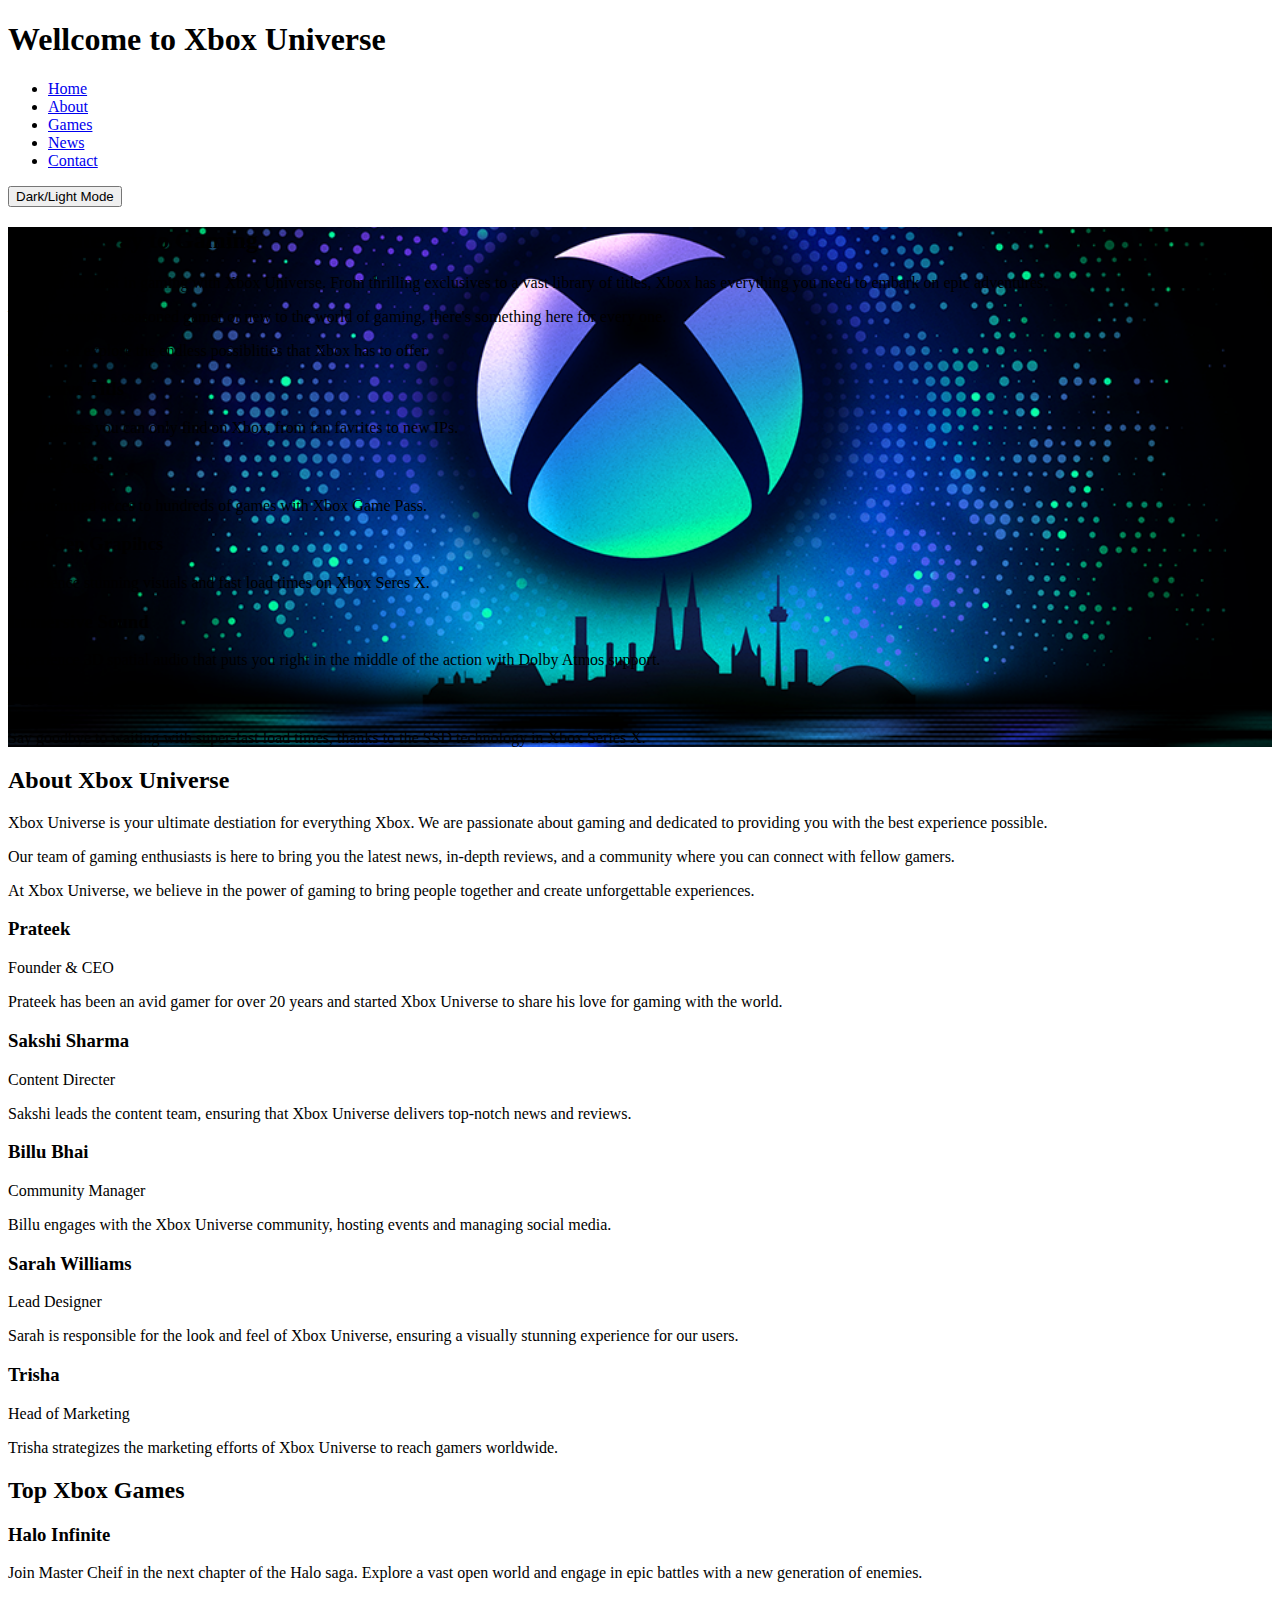
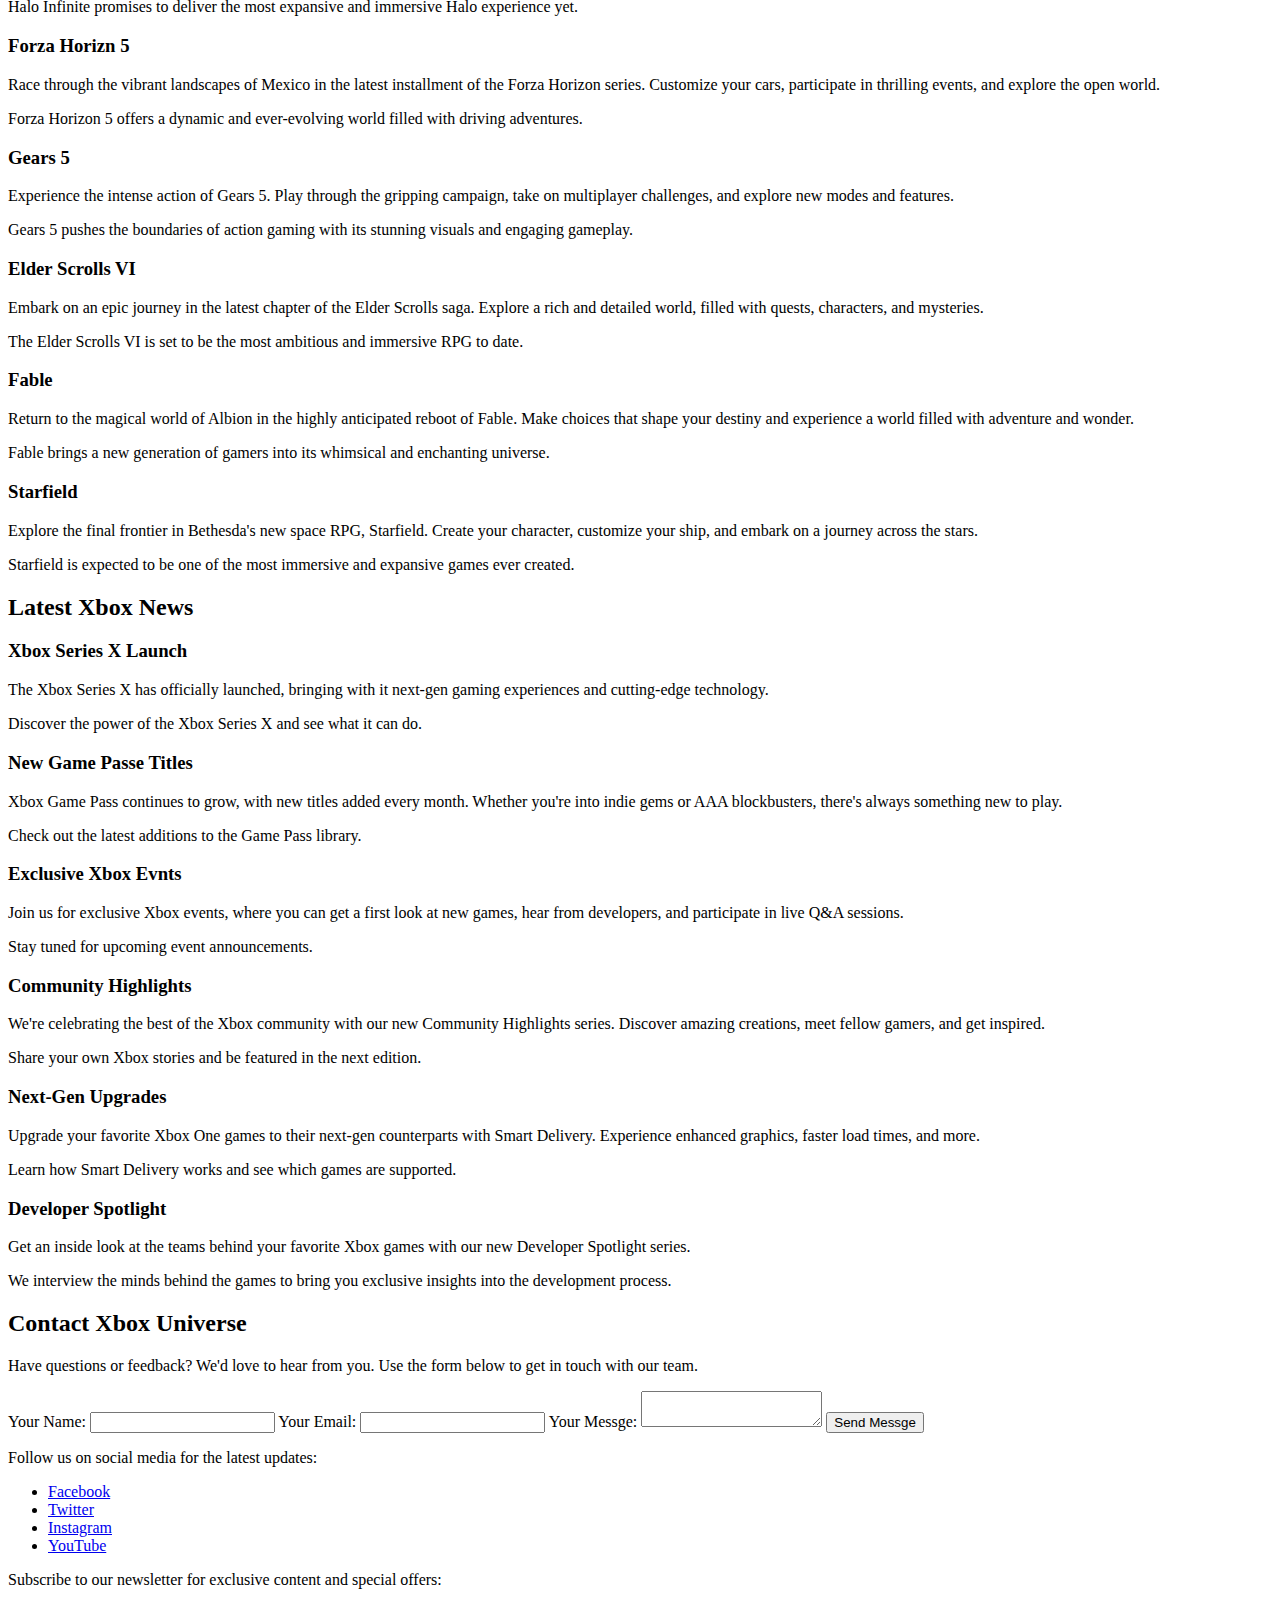
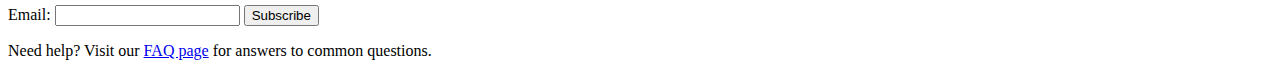
==== index.html @ b6ac67cf "Update Xbox website" ====
<!DOCTYPE html>
<html lang="en">
<head>
    <meta charset="UTF-8">
    <meta name="viewport" content="width=device-width, initial-scale=1.0">
    <title>Xbox Universe</title>
    <link rel="stylesheet" href="style.css">
</head>
<body>
    <header>
        <div class="container">
            <h1>Wellcome to Xbox Universe</h1>
            <nav>
                <ul>
                    <li><a href="#home">Home</a></li>
                    <li><a href="#about">About</a></li>
                    <li><a href="#games">Games</a></li>
                    <li><a href="#news">News</a></li>
                    <li><a href="#contact">Contact</a></li>
                </ul>
            </nav>
            <button id="modeToggle" onclick="toggleMode()">Dark/Light Mode</button>

        </div>
    </header>

    <section id="home" style="background-image: url('Images/Xbox.png'); background-size: cover; background-position: center;">
        <div class="container">
            <h2>Yur Gateway to Gaming</h2>
            <p>Discover the latst in gaming with Xbox Universe. From thrilling exclusives to a vast library of titles, Xbox has everything you need to embark on epic adventures.</p>
            <p>Whether you're a seasoned gamer or new to the world of gaming, there's something here for every one.</p>
            <p>Join us and explore the endless possiblities that Xbox has to offer.</p>
            <div class="home-highlights">
                <div class="highlight-item">
                    <h3>Exclusive Titls</h3>
                    <p>Enjoy games you can only find on Xbox, from fan favrites to new IPs.</p>
                </div>
                <div class="highlight-item">
                    <h3>Game Passe</h3>
                    <p>Get unlimited acces to hundreds of games with Xbox Game Pass.</p>
                </div>
                <div class="highlight-item">
                    <h3>Next-Gen Grapihcs</h3>
                    <p>Experience stunning visuals and fast load times on Xbox Seres X.</p>
                </div>
                <div class="highlight-item">
                    <h3>Immersive Sound</h3>
                    <p>Experience 3D spatial audio that puts you right in the middle of the action with Dolby Atmos support.</p>
                </div>
                <div class="highlight-item">
                    <h3>Fast Loading Times</h3>
                    <p>Say goodbye to waiting with super-fast load times, thanks to the SSD technology in Xbox Series X.</p>
                </div>
            </div>
        </div>
    </section>

    <section id="about">
        <div class="container">
            <h2>About Xbox Universe</h2>
            <p>Xbox Universe is your ultimate destiation for everything Xbox. We are passionate about gaming and dedicated to providing you with the best experience possible.</p>
            <p>Our team of gaming enthusiasts is here to bring you the latest news, in-depth reviews, and a community where you can connect with fellow gamers.</p>
            <p>At Xbox Universe, we believe in the power of gaming to bring people together and create unforgettable experiences.</p>
            <div class="about-team">
                <div class="team-member">
                    <h3>Prateek</h3>
                    <p>Founder & CEO</p>
                    <p>Prateek has been an avid gamer for over 20 years and started Xbox Universe to share his love for gaming with the world.</p>
                </div>
                <div class="team-member">
                    <h3>Sakshi Sharma</h3>
                    <p>Content Directer</p>
                    <p>Sakshi leads the content team, ensuring that Xbox Universe delivers top-notch news and reviews.</p>
                </div>
                <div class="team-member">
                    <h3>Billu Bhai</h3>
                    <p>Community Manager</p>
                    <p>Billu engages with the Xbox Universe community, hosting events and managing social media.</p>
                </div>
                <div class="team-member">
                    <h3>Sarah Williams</h3>
                    <p>Lead Designer</p>
                    <p>Sarah is responsible for the look and feel of Xbox Universe, ensuring a visually stunning experience for our users.</p>
                </div>
                <div class="team-member">
                    <h3>Trisha</h3>
                    <p>Head of Marketing</p>
                    <p>Trisha strategizes the marketing efforts of Xbox Universe to reach gamers worldwide.</p>
                </div>
            </div>
        </div>
    </section>

    <section id="games">
        <div class="container">
            <h2>Top Xbox Games</h2>
            <div class="game-list">
                <div class="game-item">
                    <h3>Halo Infinite</h3>
                    <p>Join Master Cheif in the next chapter of the Halo saga. Explore a vast open world and engage in epic battles with a new generation of enemies.</p>
                    <p>Halo Infinite promises to deliver the most expansive and immersive Halo experience yet.</p>
                </div>
                <div class="game-item">
                    <h3>Forza Horizn 5</h3>
                    <p>Race through the vibrant landscapes of Mexico in the latest installment of the Forza Horizon series. Customize your cars, participate in thrilling events, and explore the open world.</p>
                    <p>Forza Horizon 5 offers a dynamic and ever-evolving world filled with driving adventures.</p>
                </div>
                <div class="game-item">
                    <h3>Gears 5</h3>
                    <p>Experience the intense action of Gears 5. Play through the gripping campaign, take on multiplayer challenges, and explore new modes and features.</p>
                    <p>Gears 5 pushes the boundaries of action gaming with its stunning visuals and engaging gameplay.</p>
                </div>
                <div class="game-item">
                    <h3>Elder Scrolls VI</h3>
                    <p>Embark on an epic journey in the latest chapter of the Elder Scrolls saga. Explore a rich and detailed world, filled with quests, characters, and mysteries.</p>
                    <p>The Elder Scrolls VI is set to be the most ambitious and immersive RPG to date.</p>
                </div>
                <div class="game-item">
                    <h3>Fable</h3>
                    <p>Return to the magical world of Albion in the highly anticipated reboot of Fable. Make choices that shape your destiny and experience a world filled with adventure and wonder.</p>
                    <p>Fable brings a new generation of gamers into its whimsical and enchanting universe.</p>
                </div>
                <div class="game-item">
                    <h3>Starfield</h3>
                    <p>Explore the final frontier in Bethesda's new space RPG, Starfield. Create your character, customize your ship, and embark on a journey across the stars.</p>
                    <p>Starfield is expected to be one of the most immersive and expansive games ever created.</p>
                </div>
            </div>
        </div>
    </section>

    <section id="news">
        <div class="container">
            <h2>Latest Xbox News</h2>
            <div class="news-list">
                <div class="news-item">
                    <h3>Xbox Series X Launch</h3>
                    <p>The Xbox Series X has officially launched, bringing with it next-gen gaming experiences and cutting-edge technology.</p>
                    <p>Discover the power of the Xbox Series X and see what it can do.</p>
                </div>
                <div class="news-item">
                    <h3>New Game Passe Titles</h3>
                    <p>Xbox Game Pass continues to grow, with new titles added every month. Whether you're into indie gems or AAA blockbusters, there's always something new to play.</p>
                    <p>Check out the latest additions to the Game Pass library.</p>
                </div>
                <div class="news-item">
                    <h3>Exclusive Xbox Evnts</h3>
                    <p>Join us for exclusive Xbox events, where you can get a first look at new games, hear from developers, and participate in live Q&A sessions.</p>
                    <p>Stay tuned for upcoming event announcements.</p>
                </div>
                <div class="news-item">
                    <h3>Community Highlights</h3>
                    <p>We're celebrating the best of the Xbox community with our new Community Highlights series. Discover amazing creations, meet fellow gamers, and get inspired.</p>
                    <p>Share your own Xbox stories and be featured in the next edition.</p>
                </div>
                <div class="news-item">
                    <h3>Next-Gen Upgrades</h3>
                    <p>Upgrade your favorite Xbox One games to their next-gen counterparts with Smart Delivery. Experience enhanced graphics, faster load times, and more.</p>
                    <p>Learn how Smart Delivery works and see which games are supported.</p>
                </div>
                <div class="news-item">
                    <h3>Developer Spotlight</h3>
                    <p>Get an inside look at the teams behind your favorite Xbox games with our new Developer Spotlight series.</p>
                    <p>We interview the minds behind the games to bring you exclusive insights into the development process.</p>
                </div>
            </div>
        </div>
    </section>

    <section id="contact">
        <div class="container">
            <h2>Contact Xbox Universe</h2>
            <p>Have questions or feedback? We'd love to hear from you. Use the form below to get in touch with our team.</p>
            <form action="submit_form.html" method="post">
                <label for="name">Your Name:</label>
                <input type="text" id="name" name="name" required>

                <label for="email">Your Email:</label>
                <input type="email" id="email" name="email" required>

                <label for="message">Your Messge:</label>
                <textarea id="message" name="message" required></textarea>

                <button type="submit">Send Messge</button>
            </form>

            <p>Follow us on social media for the latest updates:</p>
            <ul>
                <li><a href="#">Facebook</a></li>
                <li><a href="#">Twitter</a></li>
                <li><a href="#">Instagram</a></li>
                <li><a href="#">YouTube</a></li>
            </ul>
            <p>Subscribe to our newsletter for exclusive content and special offers:</p>
            <form action="subscribe.html" method="post">
                <label for="newsletter-email">Email:</label>
                <input type="email" id="newsletter-email" name="newsletter-email" required>
                <button type="submit">Subscribe</button>
            </form>
            <p>Need help? Visit our <a href="#">FAQ page</a> for answers to common questions.</p>
        </div>
    </section>

</body>
</html>
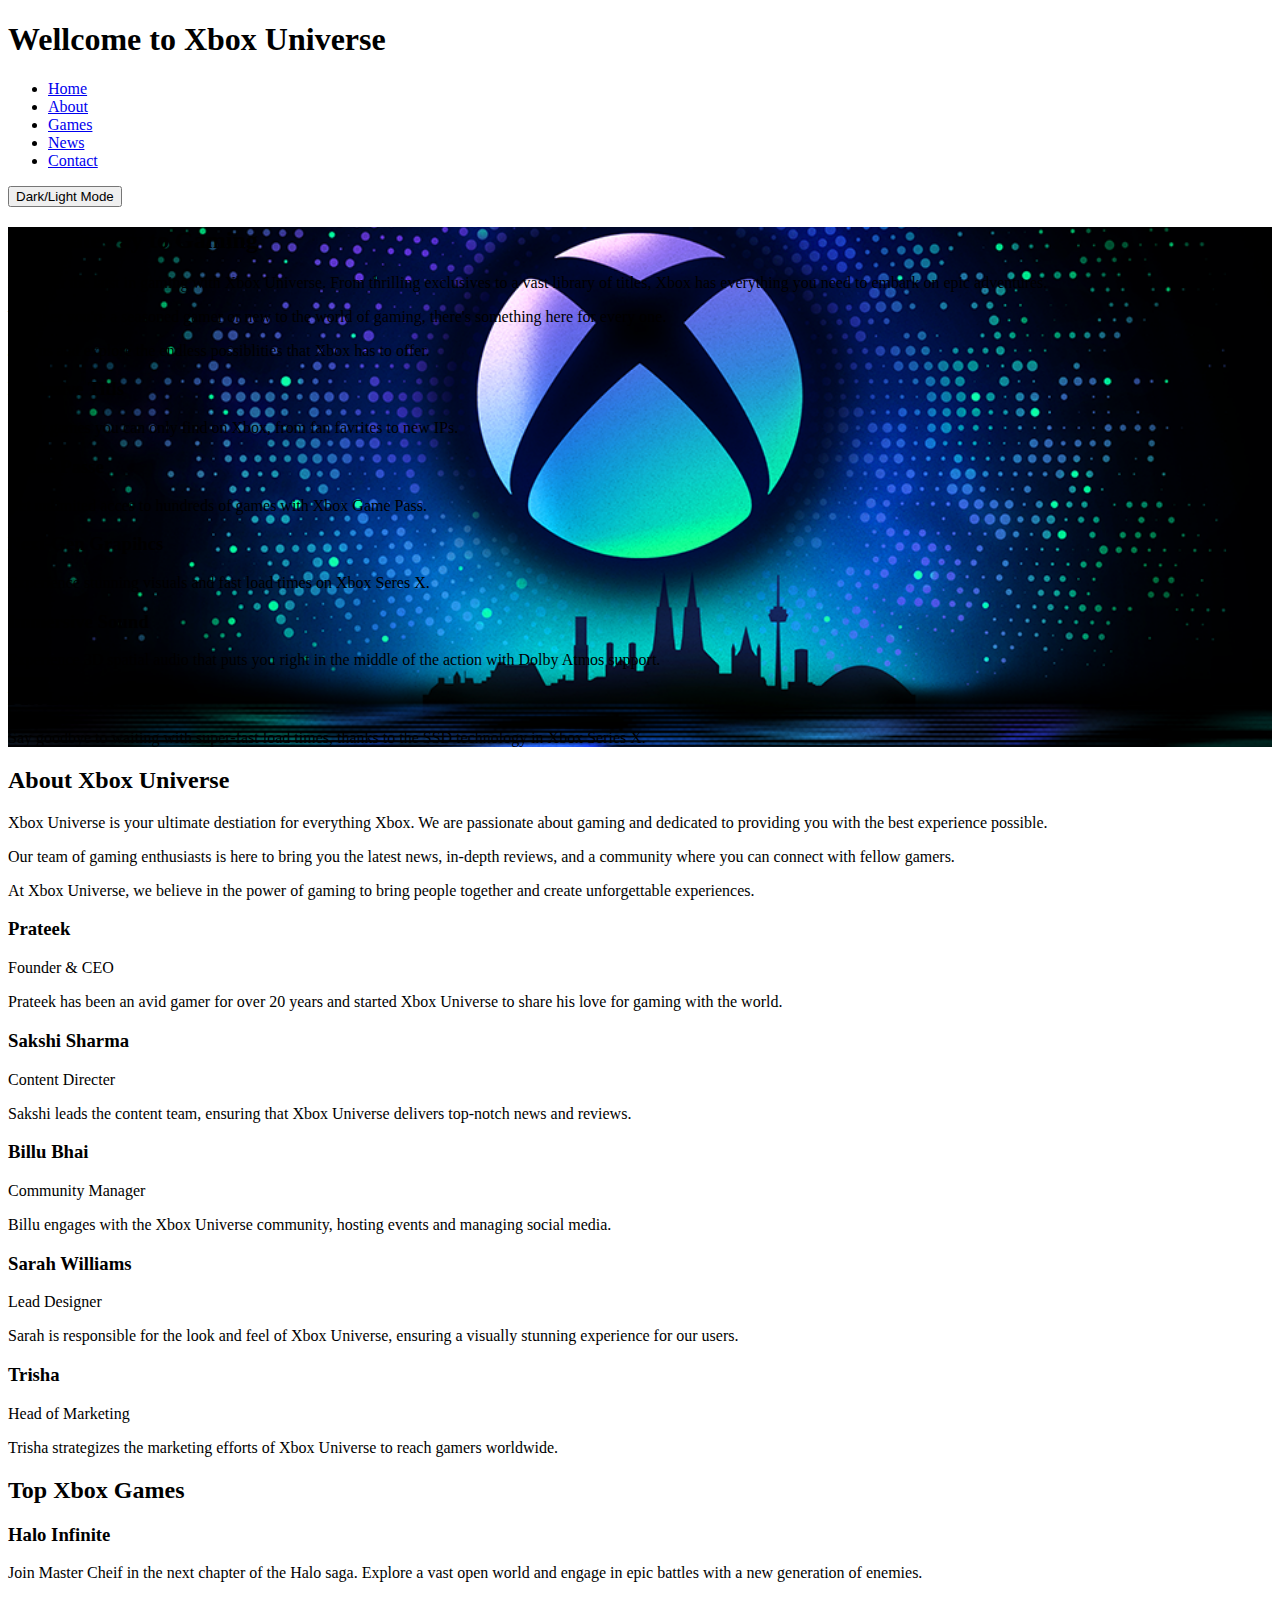
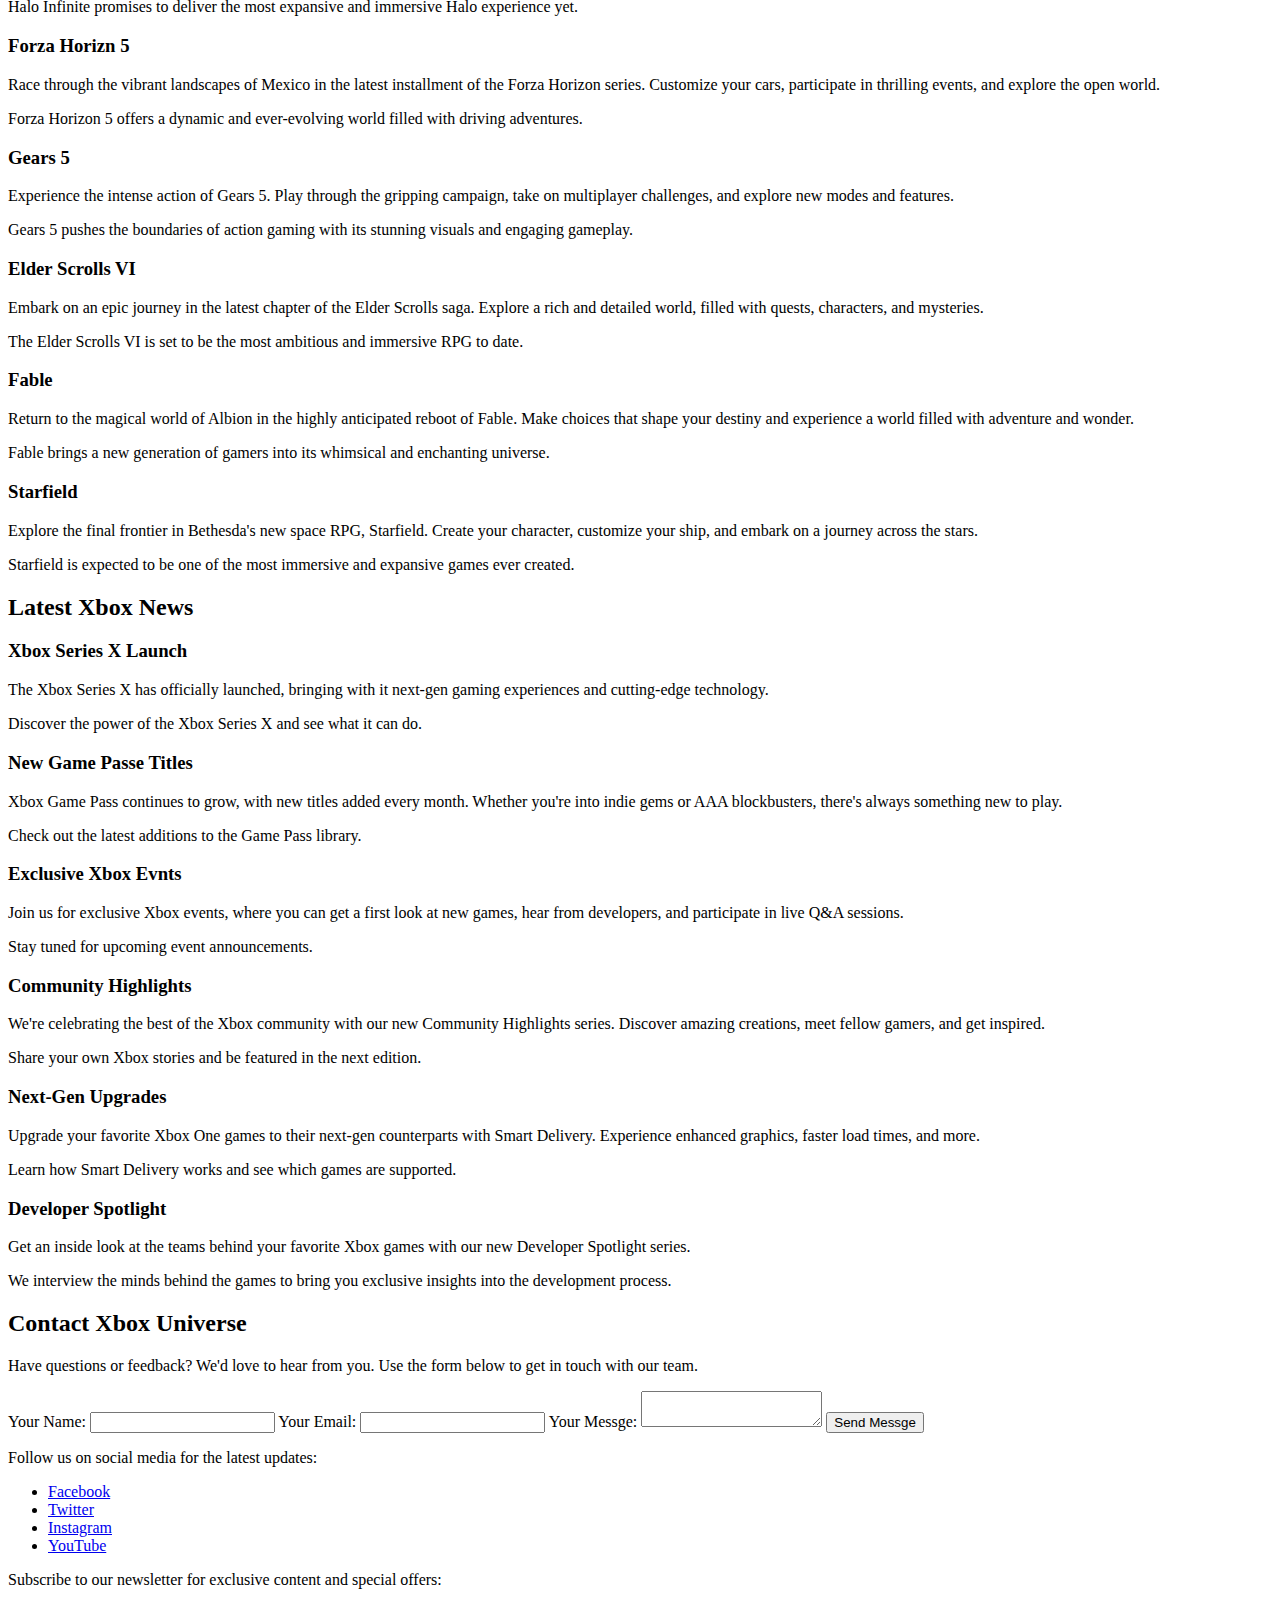
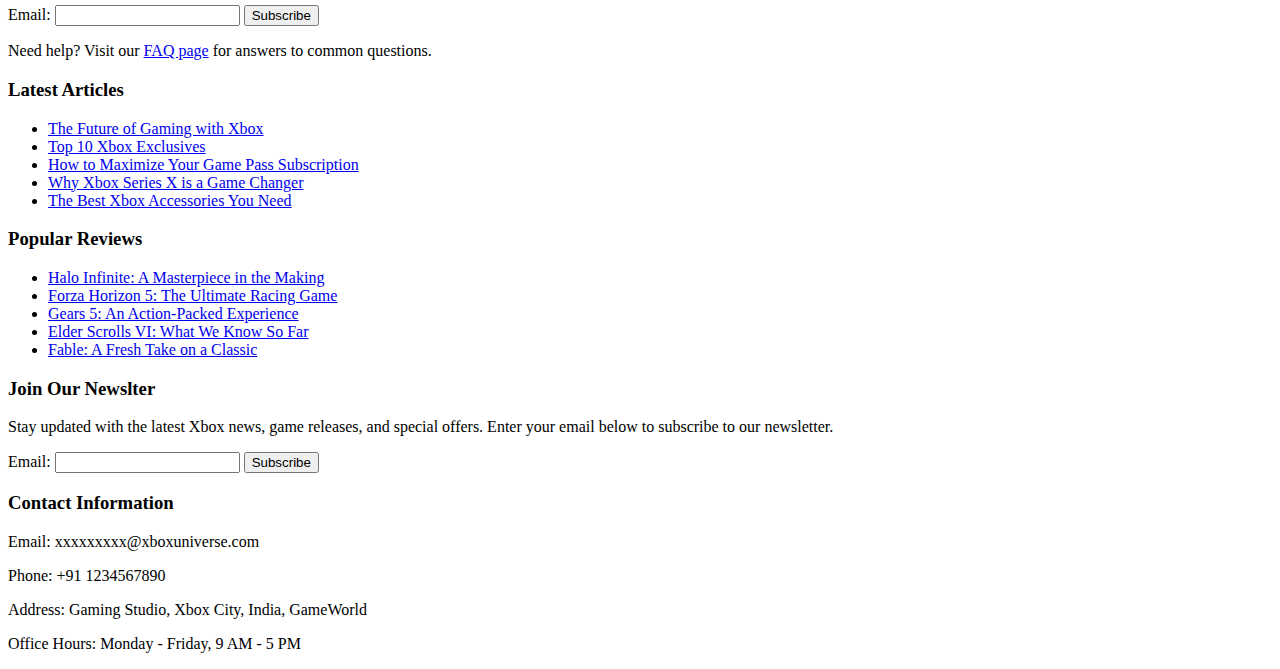
==== commit 208bf08d: "Completed Xbox project main page" ====
--- a/index.html
+++ b/index.html
@@ -201,5 +201,47 @@
         </div>
     </section>
 
+    <footer>
+        <div class="container">
+            <div class="footer-content">
+                <div class="footer-column">
+                    <h3>Latest Articles</h3>
+                    <ul>
+                        <li><a href="#">The Future of Gaming with Xbox</a></li>
+                        <li><a href="#">Top 10 Xbox Exclusives</a></li>
+                        <li><a href="#">How to Maximize Your Game Pass Subscription</a></li>
+                        <li><a href="#">Why Xbox Series X is a Game Changer</a></li>
+                        <li><a href="#">The Best Xbox Accessories You Need</a></li>
+                    </ul>
+                </div>
+                <div class="footer-column">
+                    <h3>Popular Reviews</h3>
+                    <ul>
+                        <li><a href="#">Halo Infinite: A Masterpiece in the Making</a></li>
+                        <li><a href="#">Forza Horizon 5: The Ultimate Racing Game</a></li>
+                        <li><a href="#">Gears 5: An Action-Packed Experience</a></li>
+                        <li><a href="#">Elder Scrolls VI: What We Know So Far</a></li>
+                        <li><a href="#">Fable: A Fresh Take on a Classic</a></li>
+                    </ul>
+                </div>
+                <div class="footer-column">
+                    <h3>Join Our Newslter</h3>
+                    <p>Stay updated with the latest Xbox news, game releases, and special offers. Enter your email below to subscribe to our newsletter.</p>
+                    <form action="subscribe.html" method="post">
+                        <label for="newsletter-email">Email:</label>
+                        <input type="email" id="newsletter-email" name="newsletter-email" required>
+                        <button type="submit">Subscribe</button>
+                    </form>
+                </div>
+                <div class="footer-column">
+                    <h3>Contact Information</h3>
+                    <p>Email: xxxxxxxxx@xboxuniverse.com</p>
+                    <p>Phone: +91 1234567890</p>
+                    <p>Address: Gaming Studio, Xbox City, India, GameWorld</p>
+                    <p>Office Hours: Monday - Friday, 9 AM - 5 PM</p>
+                </div>
+            </div>
+        </div>
+    </footer>
 </body>
 </html>
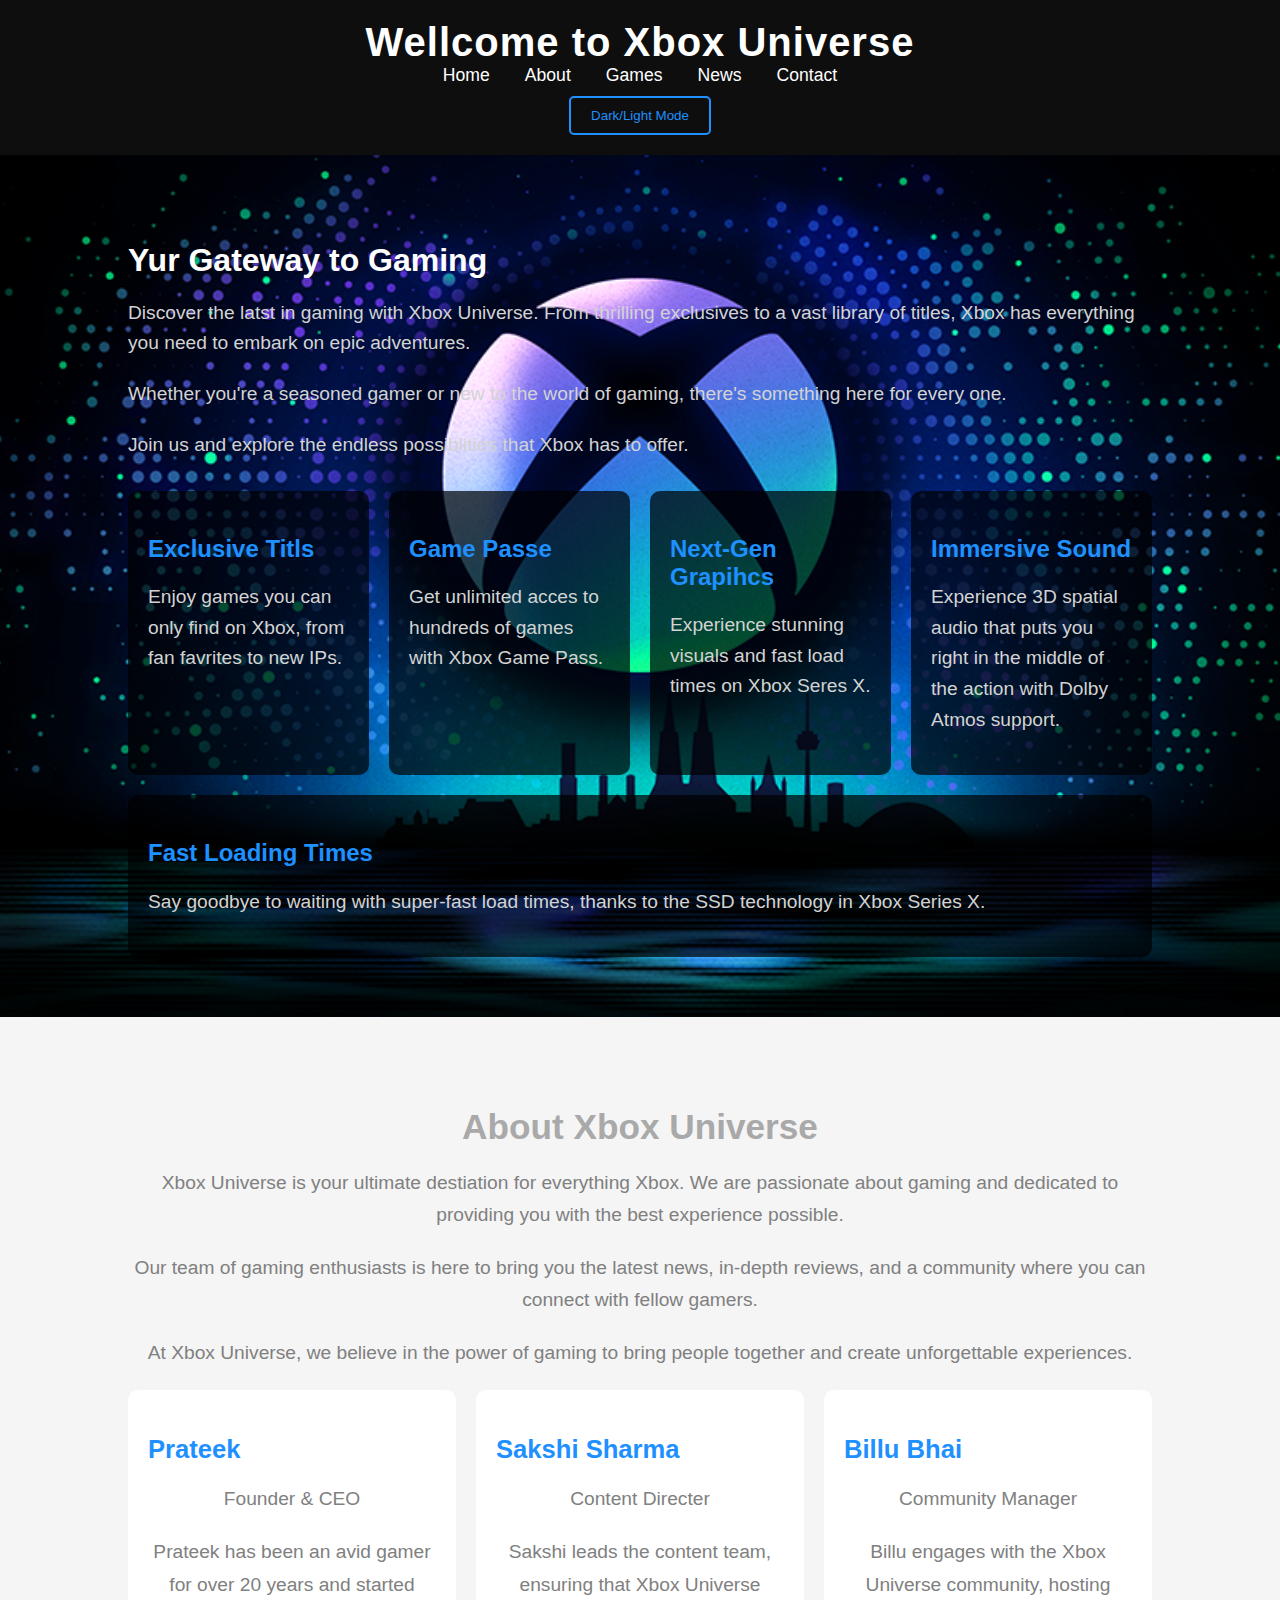
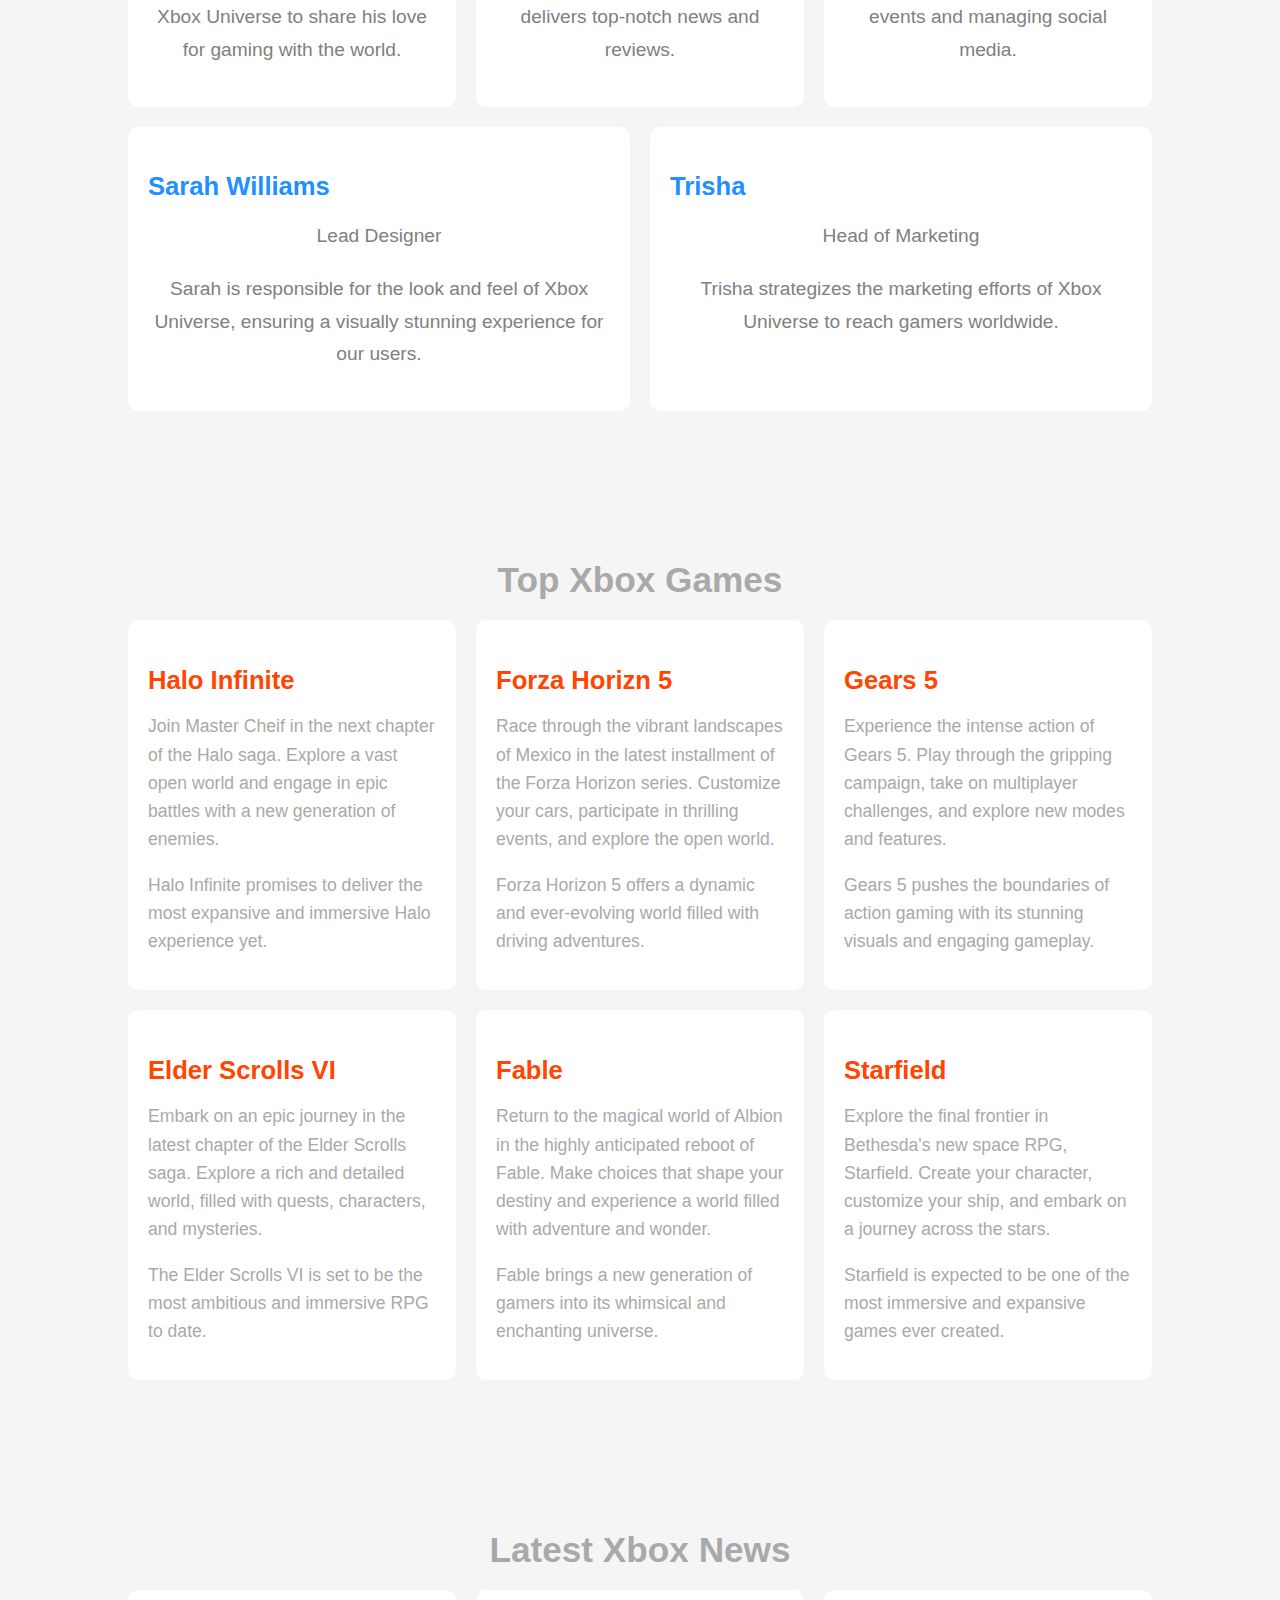
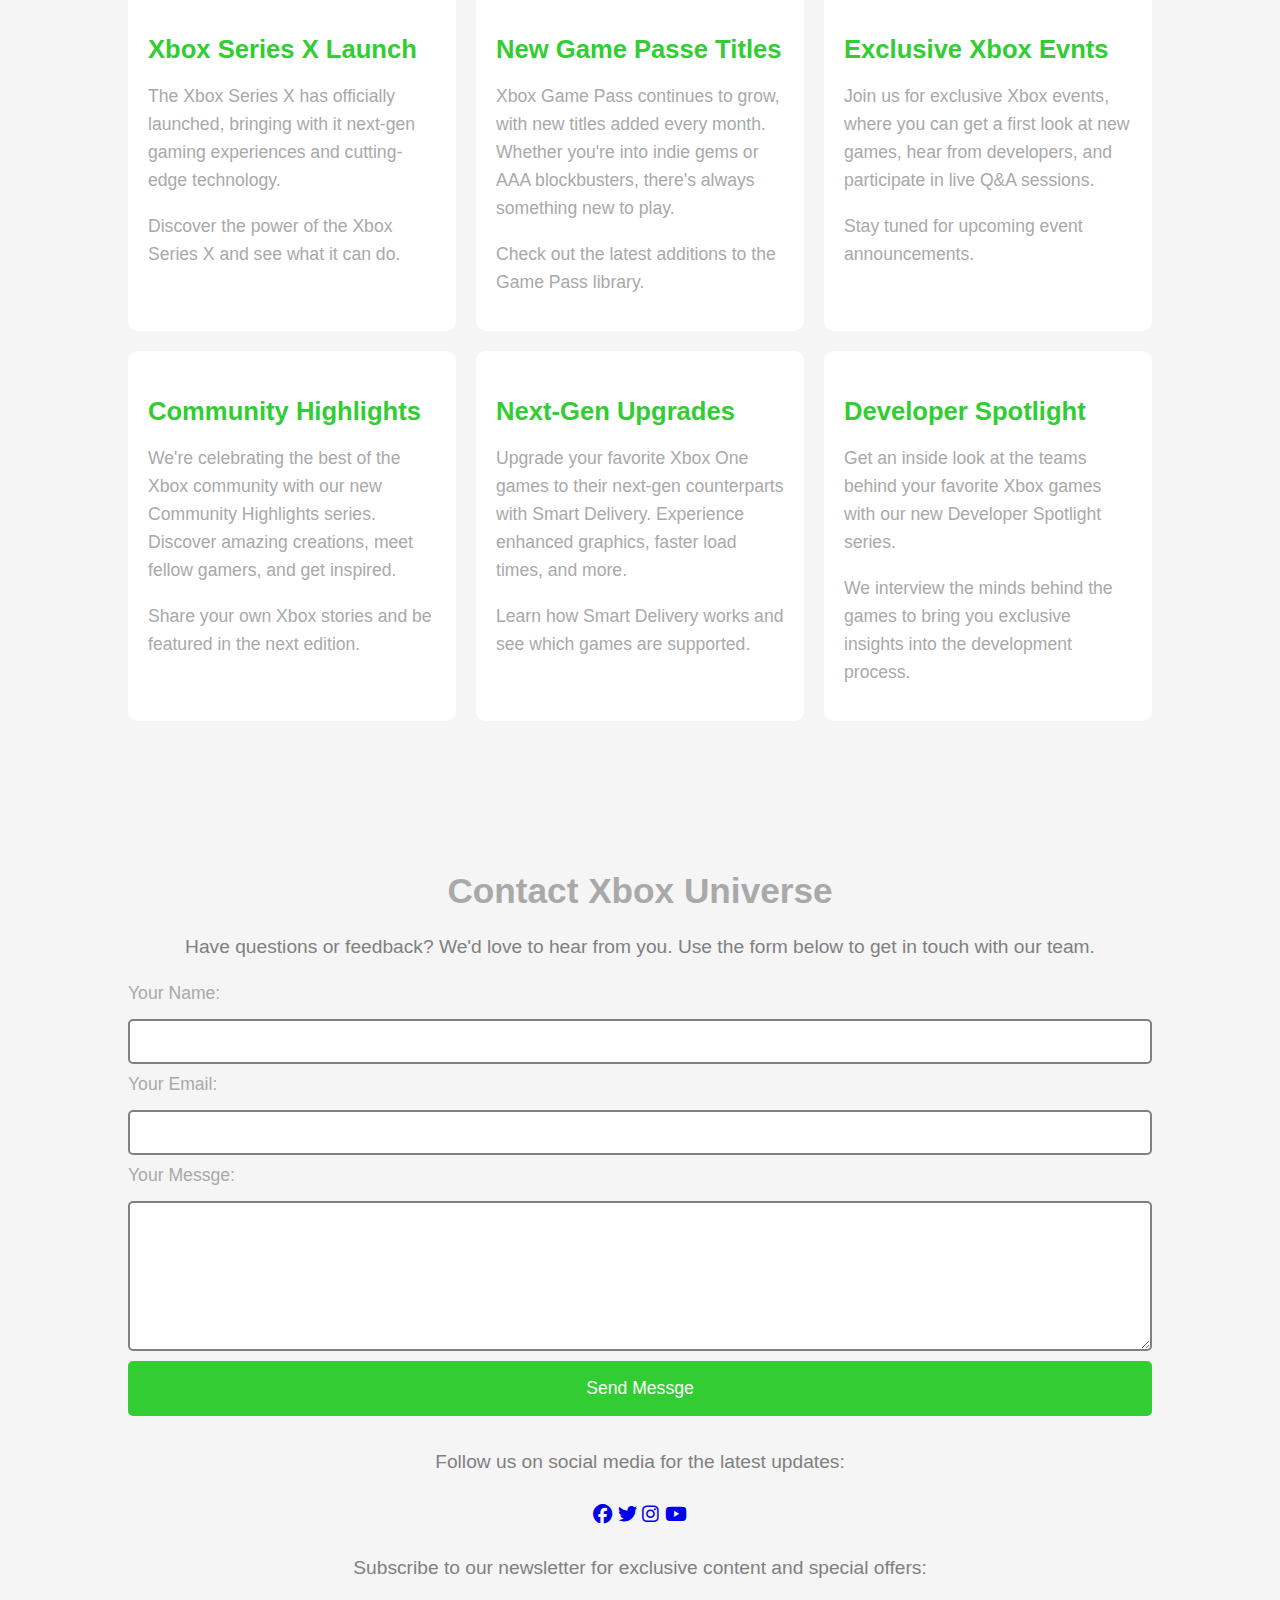
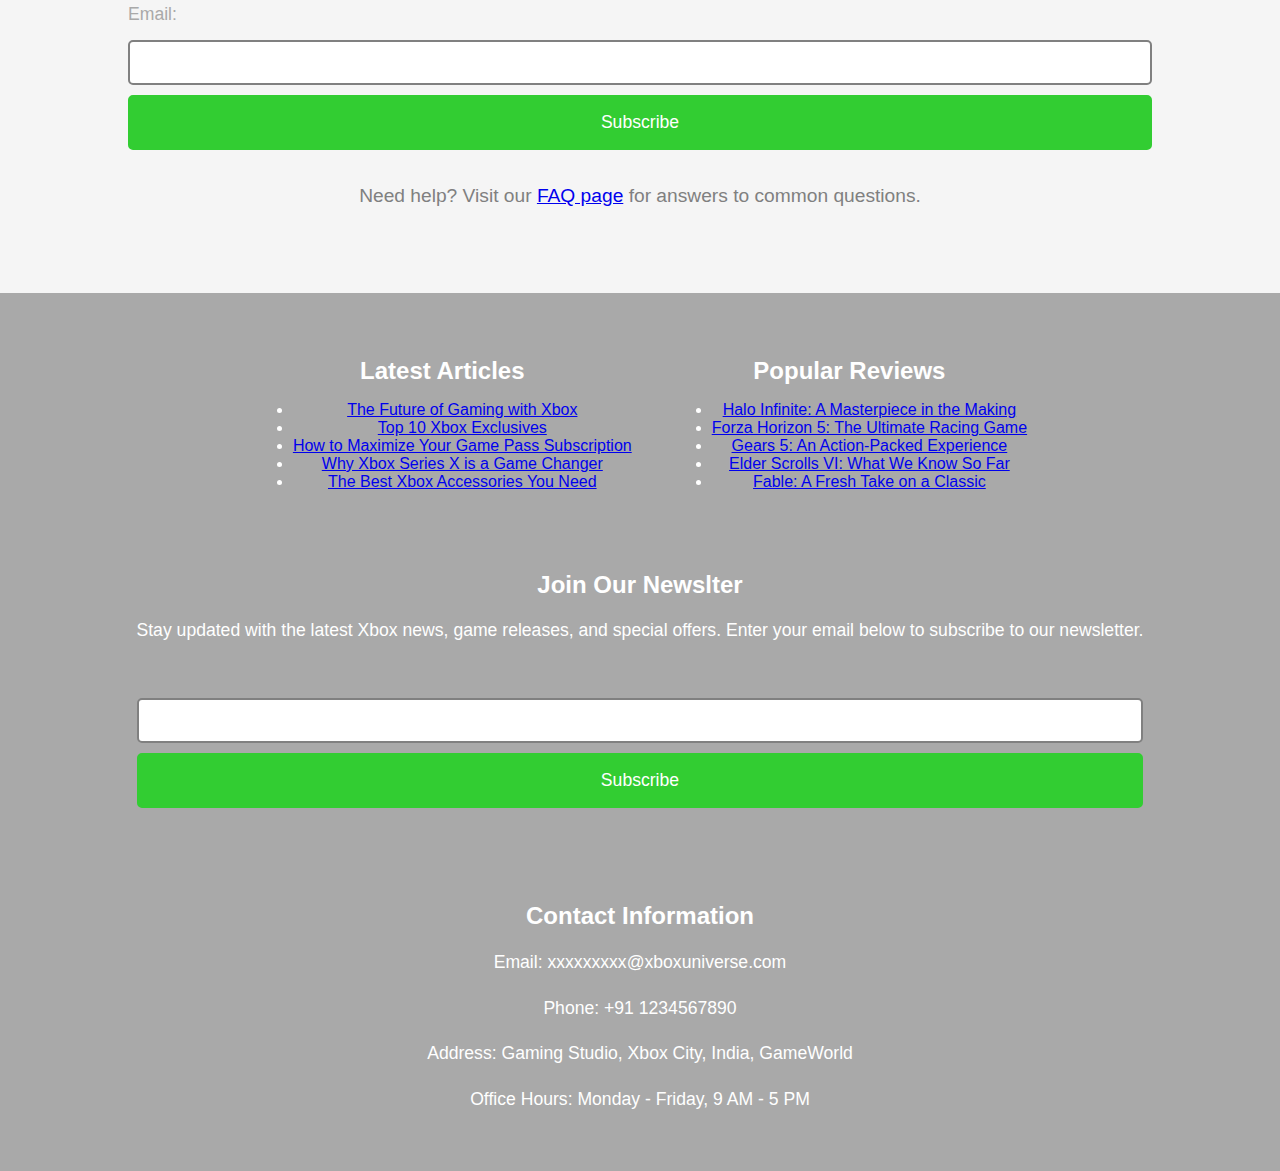
==== commit 4fb0dd53: "Made successful subscription CSS" ====
--- a/index.html
+++ b/index.html
@@ -5,6 +5,7 @@
     <meta name="viewport" content="width=device-width, initial-scale=1.0">
     <title>Xbox Universe</title>
     <link rel="stylesheet" href="style.css">
+    <link rel="stylesheet" href="https://cdnjs.cloudflare.com/ajax/libs/font-awesome/6.1.1/css/all.min.css">
 </head>
 <body>
     <header>
@@ -185,12 +186,12 @@
             </form>
 
             <p>Follow us on social media for the latest updates:</p>
-            <ul>
-                <li><a href="#">Facebook</a></li>
-                <li><a href="#">Twitter</a></li>
-                <li><a href="#">Instagram</a></li>
-                <li><a href="#">YouTube</a></li>
-            </ul>
+            <p><a href="https://facebook.com/xbox"><i class="fa-brands fa-facebook"></i></a>
+                <a href="https://twitter.com/xbox"><i class="fab fa-twitter"></i></a>
+                <a href="https://instagram.com/xbox"><i class="fa-brands fa-instagram fa-beat-fade"></i></a>
+                <a href="https://twitter.com/xbox"><i class="fab fa-youtube"></i></a>
+            </p>
+
             <p>Subscribe to our newsletter for exclusive content and special offers:</p>
             <form action="subscribe.html" method="post">
                 <label for="newsletter-email">Email:</label>
--- a/style.css
+++ b/style.css
@@ -0,0 +1,433 @@
+body {
+    font-family: Arial, sans-serif;
+    margin: 0;
+    padding: 0;
+    background-color: #f5f5f5;
+    color: #333;
+}
+
+header {
+    background-color: #0e0e0e;
+    color: #fff;
+    padding: 20px 0;
+    text-align: center;
+}
+
+header h1 {
+    font-size: 2.5em;
+    margin: 0;
+    letter-spacing: 1px;
+}
+
+nav ul {
+    list-style-type: none;
+    padding: 0;
+    margin: 0;
+    display: flex;
+    justify-content: center;
+    gap: 15px;
+}
+
+nav ul li {
+    margin: 0 10px;
+}
+
+nav ul li a {
+    color: #fff;
+    text-decoration: none;
+    font-size: 1.1em;
+    transition: color 0.3s;
+}
+
+nav ul li a:hover {
+    color: #1e90ff;
+}
+
+#modeToggle {
+    background-color: transparent;
+    border: 2px solid #1e90ff;
+    color: #1e90ff;
+    padding: 10px 20px;
+    cursor: pointer;
+    border-radius: 5px;
+    margin-top: 10px;
+    transition: background-color 0.3s, color 0.3s;
+}
+
+#modeToggle:hover {
+    background-color: #1e90ff;
+    color: #fff;
+}
+
+#modeToggle {
+    border: 2px solid #1e90ff;
+    animation: glowing 1.5s infinite;
+}
+
+@keyframes glowing {
+    0% {
+        border-color: #1e90ff;
+        box-shadow: 0 0 5px #1e90ff;
+    }
+    50% {
+        border-color: #ff4500;
+        box-shadow: 0 0 20px #ff4500;
+    }
+    100% {
+        border-color: #1e89f3;
+        box-shadow: 0 0 5px #1e90ff;
+    }
+}
+
+/* Section */
+section {
+    padding: 60px 0;
+}
+
+.container {
+    width: 80%;
+    margin: 0 auto;
+}
+
+#home h2 {
+    font-size: 2em;
+    color: #fff;
+    margin-bottom: 10px;
+}
+
+#home p {
+    font-size: 1.2em;
+    color: lightgray;
+    line-height: 1.6em;
+    margin-bottom: 20px;
+}
+
+.home-highlights {
+    display: flex;
+    gap: 20px;
+    flex-wrap: wrap;
+    margin-top: 30px;
+}
+
+.highlight-item {
+    background-color: rgba(0, 0, 0, 0.7);
+    padding: 20px;
+    border-radius: 10px;
+    flex: 1;
+    min-width: 200px;
+    transition: transform 0.3s, box-shadow 0.3s;
+}
+
+.highlight-item:hover {
+    transform: translateY(-10px);
+    box-shadow: 0 10px 15px rgba(0, 0, 0, 0.3);
+}
+
+.highlight-item h3 {
+    font-size: 1.5em;
+    color: dodgerblue;
+    margin-bottom: 10px;
+}
+
+.highlight-item p {
+    font-size: 1.1em;
+    color: lightgray;
+    line-height: 1.5em;
+}
+
+#about h2 {
+    font-size: 2.2em;
+    margin-bottom: 20px;
+    text-align: center;
+    color: darkgray;
+}
+
+#about p {
+    font-size: 1.2em;
+    line-height: 1.7em;
+    color: gray;
+    margin-bottom: 20px;
+    text-align: center;
+}
+
+.about-team {
+    display: flex;
+    gap: 20px;
+    flex-wrap: wrap;
+    justify-content: center;
+}
+
+
+    .team-member {
+        background-color: white;
+        padding: 20px;
+        border-radius: 10px;
+        flex: 1;
+        min-width: 220px;
+        transition: transform 0.3s, box-shadow 0.3s;
+    }
+
+.team-member:hover {
+    transform: translateY(-10px);
+    box-shadow: 0 10px 20px rgba(0, 0, 0, 0.2);
+}
+
+.team-member h3 {
+    font-size: 1.6em;
+    color: dodgerblue;
+    margin-bottom: 5px;
+}
+
+.team-member p {
+    font-size: 1.1em;
+    color: darkgray;
+    margin-bottom: 10px;
+}
+
+
+#games h2 {
+    font-size: 2.2em;
+    margin-bottom: 20px;
+    text-align: center;
+    color: darkgray;
+}
+
+.game-list {
+    display: flex;
+    gap: 20px;
+    flex-wrap: wrap;
+    justify-content: center;
+}
+
+.game-item {
+    background-color: white;
+    padding: 20px;
+    border-radius: 10px;
+    flex: 1;
+    min-width: 220px;
+    transition: transform 0.3s, box-shadow 0.3s;
+}
+
+
+.game-item:hover {
+    transform: translateY(-10px);
+    box-shadow: 0 10px 20px rgba(0, 0, 0, 0.2);
+}
+
+.game-item h3 {
+    font-size: 1.6em;
+    color: orangered;
+    margin-bottom: 10px;
+}
+
+.game-item p {
+    font-size: 1.1em;
+    color: darkgray;
+    margin-bottom: 15px;
+    line-height: 1.6em;
+}
+
+#news h2 {
+    font-size: 2.2em;
+    margin-bottom: 20px;
+    text-align: center;
+    color: darkgray;
+}
+
+.news-list {
+    display: flex;
+    gap: 20px;
+    flex-wrap: wrap;
+    justify-content: center;
+}
+
+.news-item {
+    background-color: white;
+    padding: 20px;
+    border-radius: 10px;
+    flex: 1;
+    min-width: 220px;
+    transition: transform 0.3s, box-shadow 0.3s;
+}
+
+.news-item:hover {
+    transform: translateY(-10px);
+    box-shadow: 0 10px 20px rgba(0, 0, 0, 0.2);
+}
+
+.news-item h3 {
+    font-size: 1.6em;
+    color: limegreen;
+    margin-bottom: 10px;
+}
+
+.news-item p {
+    font-size: 1.1em;
+    color: darkgray;
+    margin-bottom: 15px;
+    line-height: 1.6em;
+}
+
+#contact h2 {
+    font-size: 2.2em;
+    margin-bottom: 20px;
+    text-align: center;
+    color: darkgray;
+}
+
+#contact p {
+    font-size: 1.2em;
+    line-height: 1.7em;
+    color: gray;
+    margin-bottom: 20px;
+    text-align: center;
+}
+
+form {
+    display: flex;
+    flex-direction: column;
+    gap: 10px;
+    margin-bottom: 30px;
+}
+
+label {
+    font-size: 1.1em;
+    color: darkgray;
+    margin-bottom: 5px;
+}
+
+input[type="text"],
+input[type="email"],
+textarea {
+    padding: 10px;
+    border: 2px solid gray;
+    border-radius: 5px;
+    font-size: 1.1em;
+    width: 100%;
+    box-sizing: border-box;
+}
+
+textarea {
+    resize: vertical;
+    height: 150px;
+}
+
+
+button[type="submit"] {
+    background-color: limegreen;
+    border: none;
+    color: white;
+    padding: 15px;
+    cursor: pointer;
+    border-radius: 5px;
+    font-size: 1.1em;
+    transition: background-color 0.3s;
+}
+
+button[type="submit"]:hover {
+    background-color: forestgreen;
+}
+
+button[type="submit"] {
+    border: 2px solid limegreen;
+    animation: glowingButton 1.5s infinite;
+}
+
+@keyframes glowingButton {
+    0% {
+        border-color: limegreen;
+        box-shadow: 0 0 5px limegreen;
+    }
+    50% {
+        border-color: orangered;
+        box-shadow: 0 0 20px orangered;
+    }
+    100% {
+        border-color: limegreen;
+        box-shadow: 0 0 5px limegreen;
+    }
+}
+
+footer {
+    background-color: darkgray;
+    color: white;
+    padding: 40px 0;
+}
+
+.footer-content {
+    display: flex;
+    gap: 40px;
+    flex-wrap: wrap;
+    justify-content: center;
+    text-align: center;
+}
+
+.footer-content h3 {
+    font-size: 1.5em;
+    margin-bottom: 15px;
+}
+
+.footer-content p {
+    font-size: 1.1em;
+    line-height: 1.6em;
+}
+
+.footer-links {
+    list-style-type: none;
+    padding: 0;
+    margin: 0;
+}
+
+.footer-links li {
+    margin-bottom: 10px;
+}
+
+.footer-links a {
+    color: white;
+    text-decoration: none;
+    transition: color 0.3s;
+}
+
+.footer-links a:hover {
+    color: dodgerblue;
+}
+
+@media (max-width: 768px) {
+    .highlight-item,
+    .team-member,
+    .game-item,
+    .news-item {
+        min-width: 100%;
+        text-align: center;
+    }
+
+    .footer-content {
+        flex-direction: column;
+    }
+}
+
+@media (max-width: 480px) {
+    header h1 {
+        font-size: 2em;
+    }
+
+    nav ul {
+        flex-direction: column;
+        gap: 10px;
+    }
+
+    .highlight-item,
+    .team-member,
+    .game-item,
+    .news-item {
+        padding: 15px;
+    }
+
+    footer {
+        padding: 30px 0;
+    }
+}
+
+input[typ="email"] {
+    border-color: red;
+}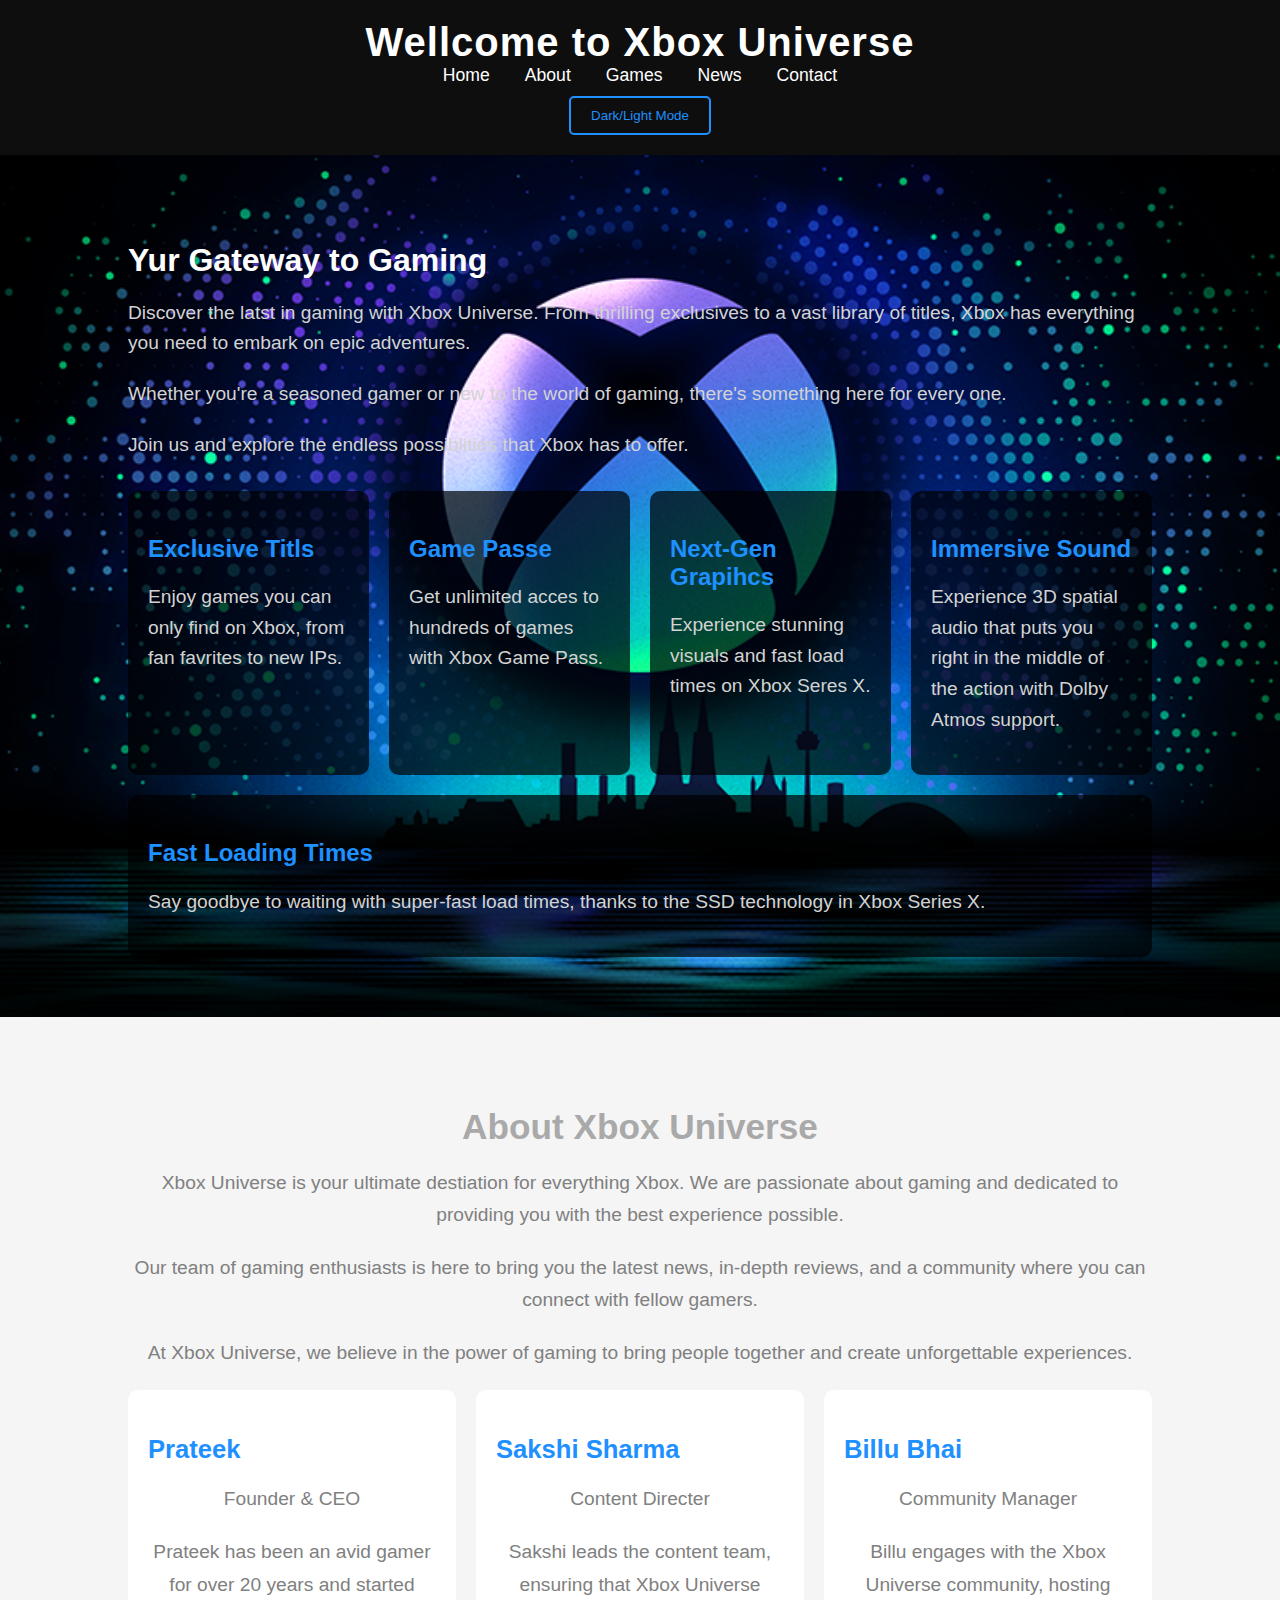
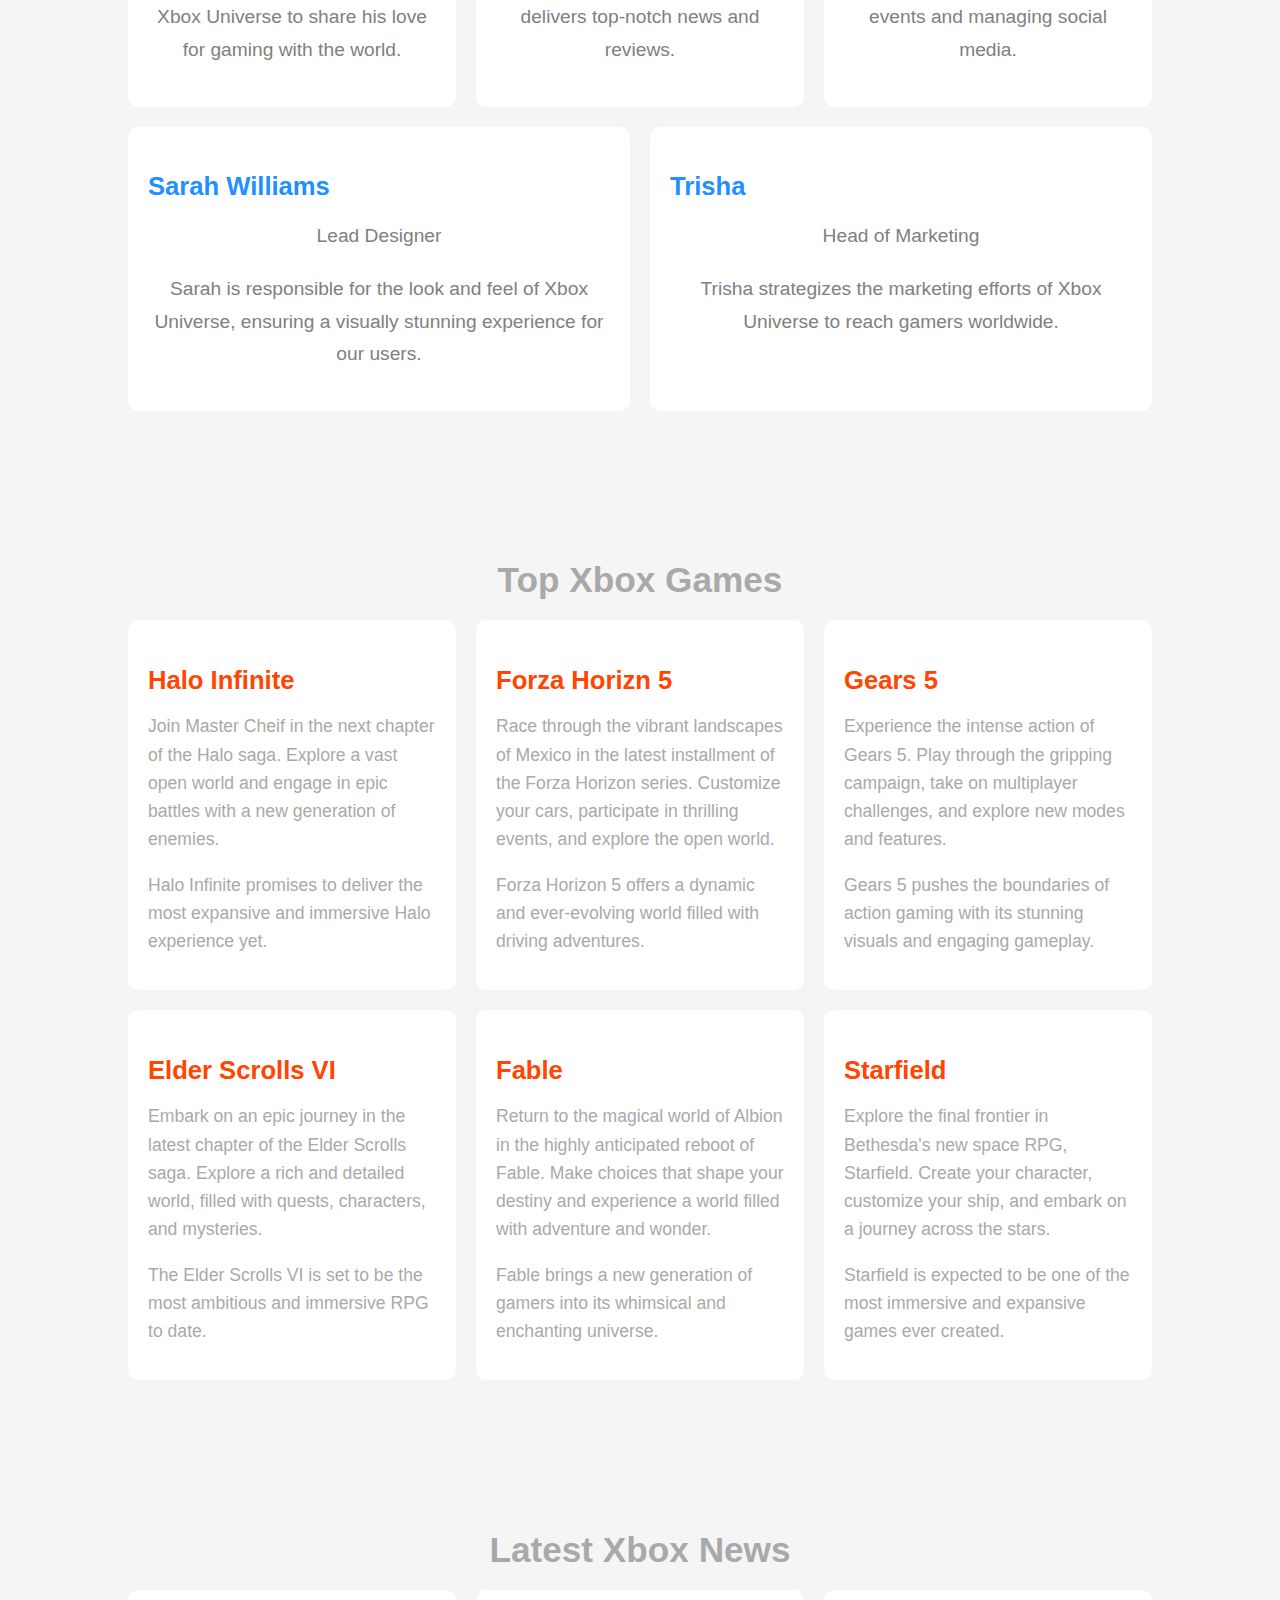
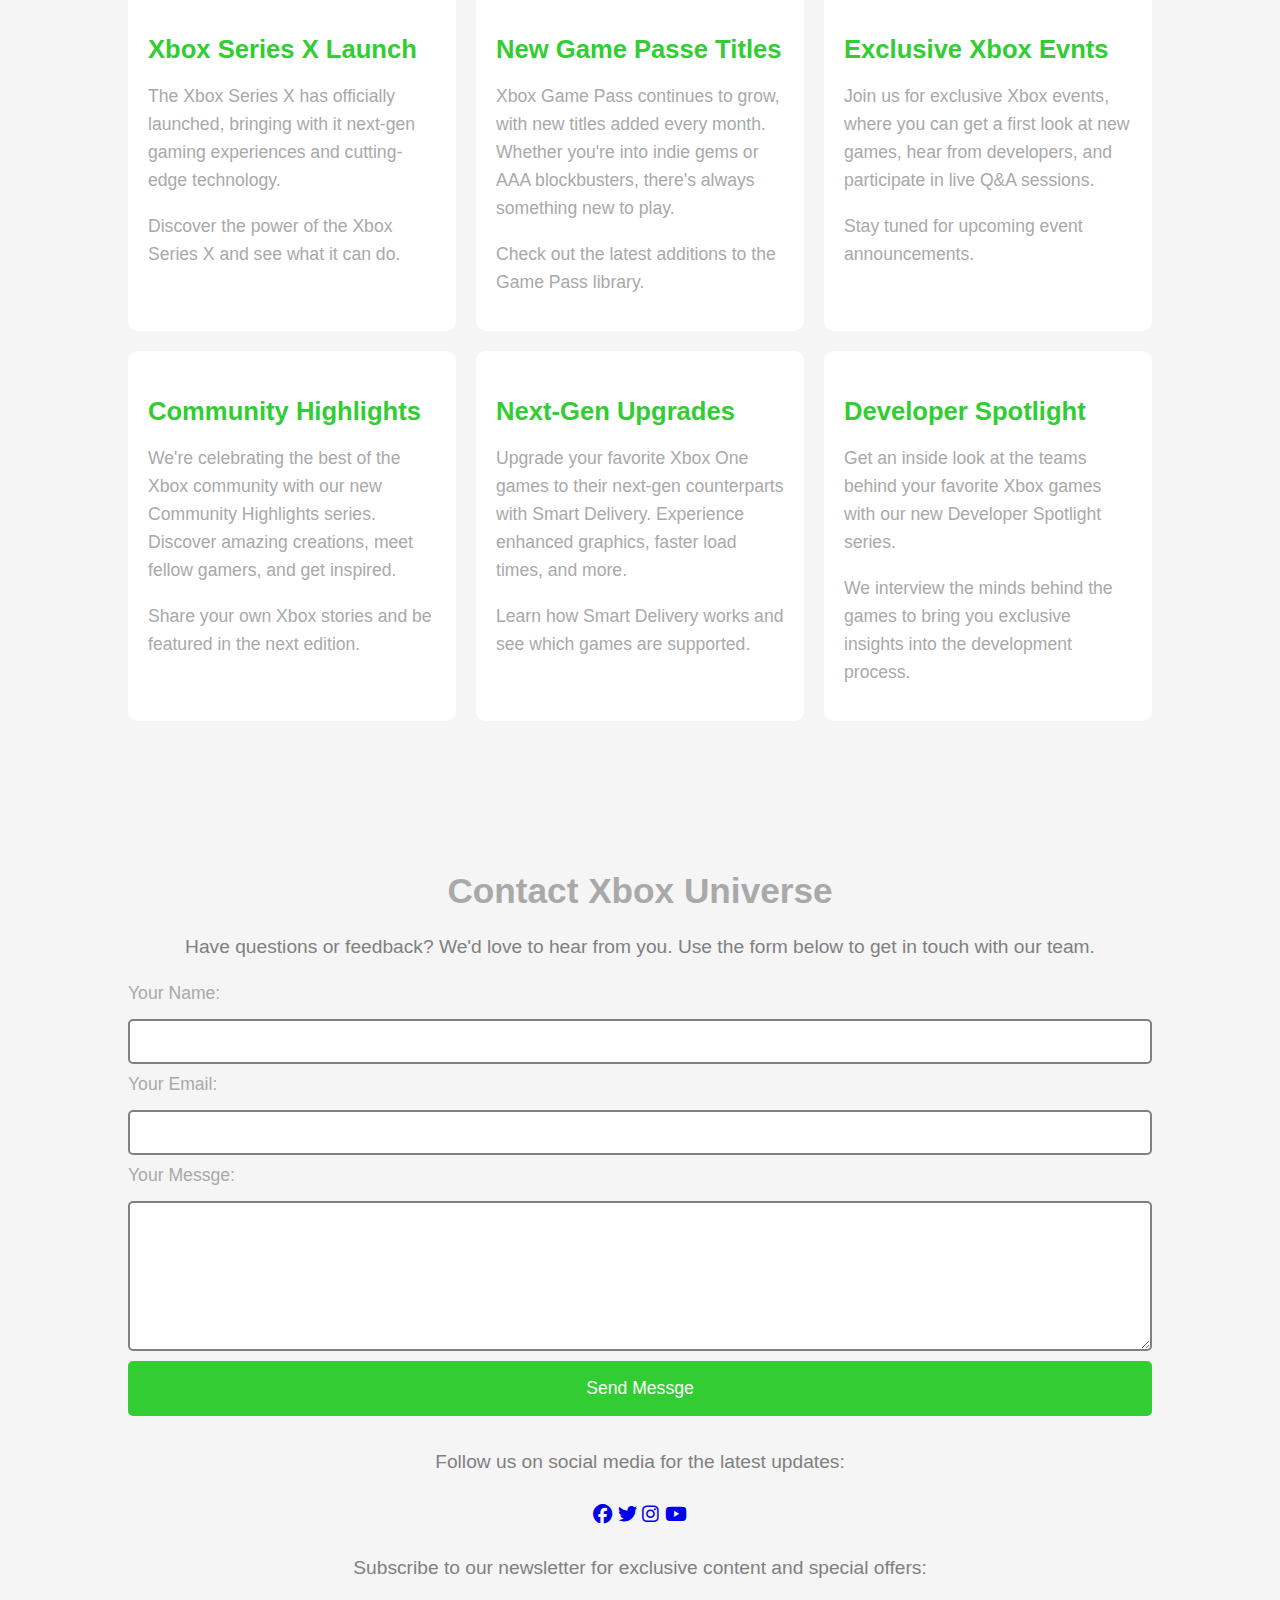
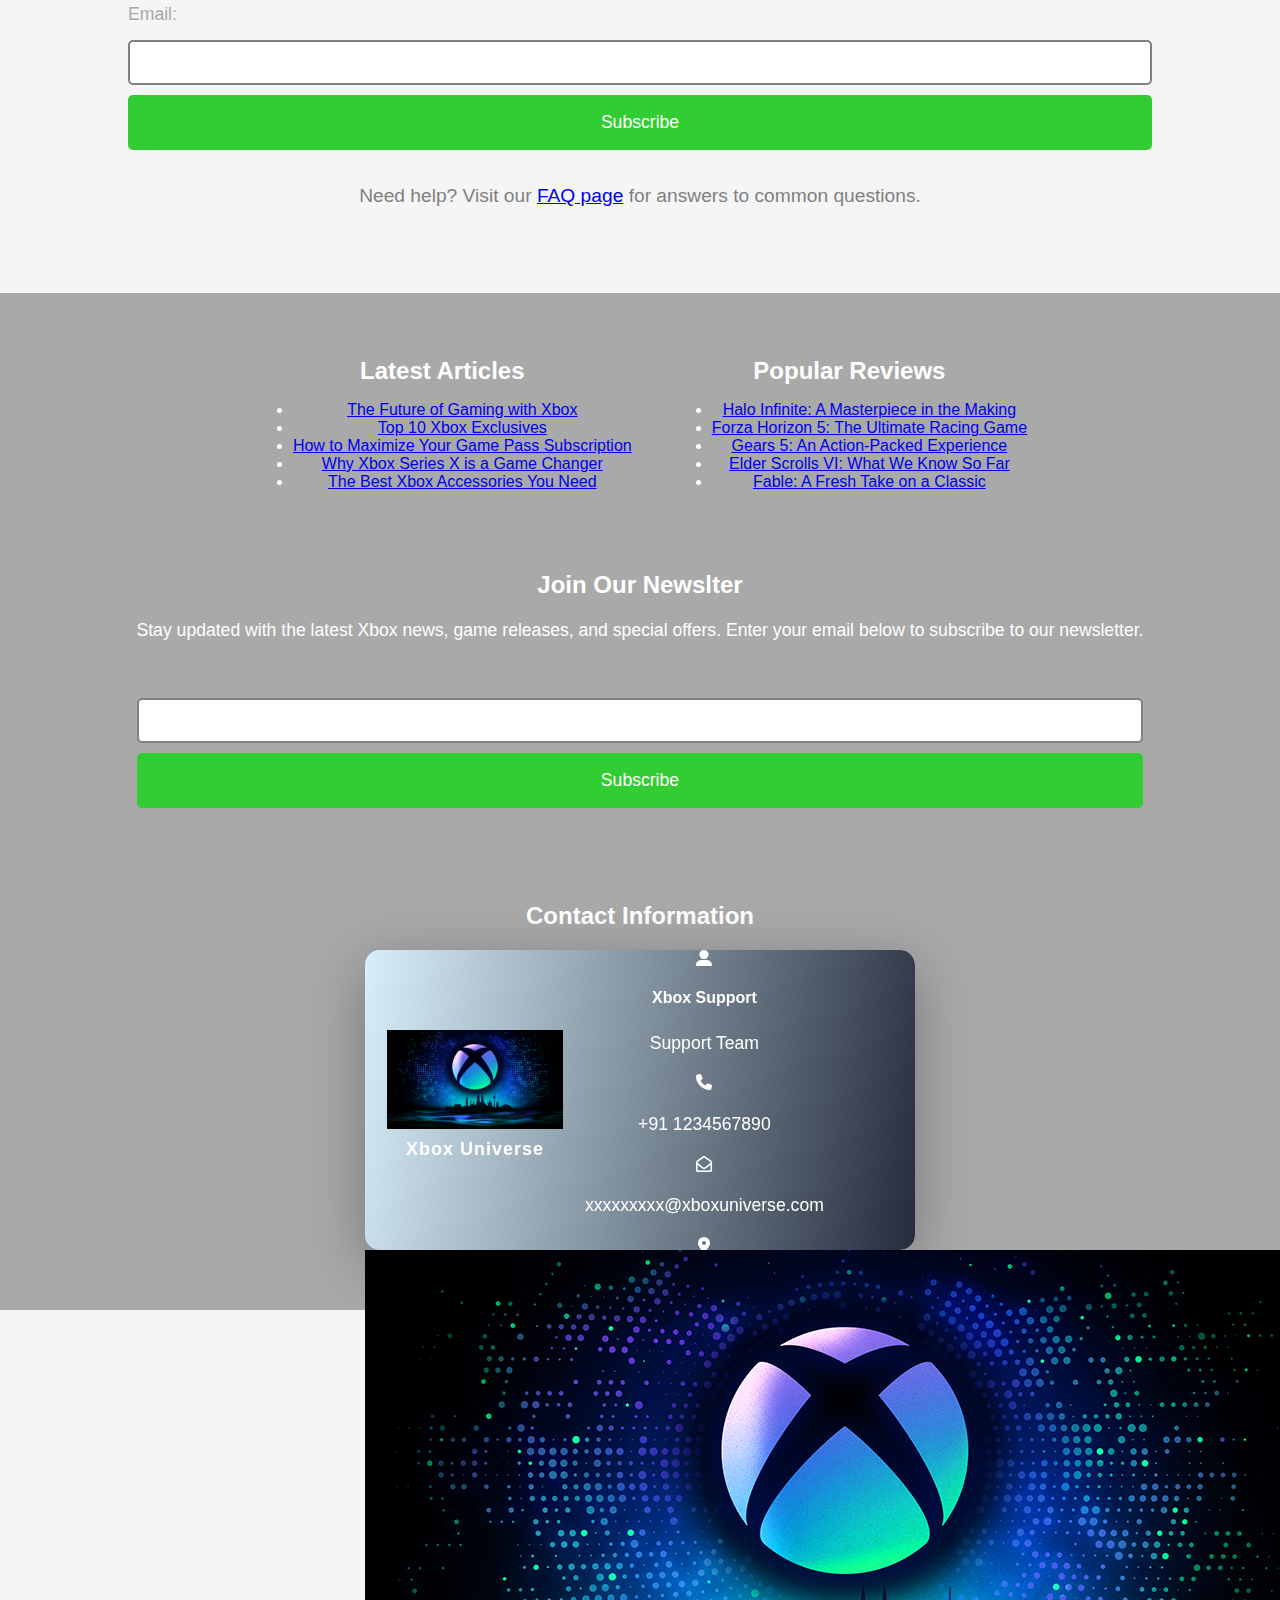
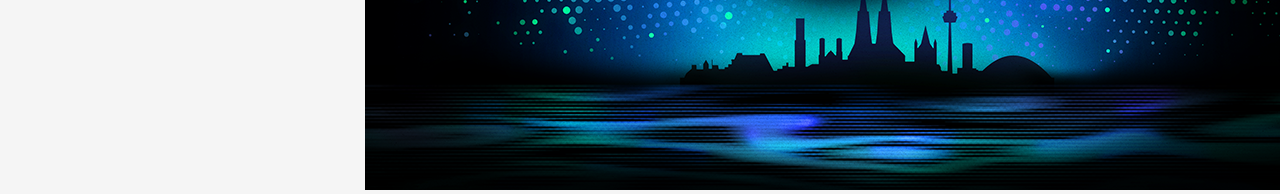
==== commit 5a599a7c: "Added contact card" ====
--- a/index.html
+++ b/index.html
@@ -236,13 +236,51 @@
                 </div>
                 <div class="footer-column">
                     <h3>Contact Information</h3>
-                    <p>Email: xxxxxxxxx@xboxuniverse.com</p>
-                    <p>Phone: +91 1234567890</p>
-                    <p>Address: Gaming Studio, Xbox City, India, GameWorld</p>
-                    <p>Office Hours: Monday - Friday, 9 AM - 5 PM</p>
+                    <div class="card-wrapper">
+                        <div class="card">
+                            <div class="card-front">
+                                <div class="left">
+                                    <img src="Images/Xbox.png" alt="Logo" />
+                                    <h4><span>Xbox</span> Universe</h4>
+                                </div>
+                                <div class="right">
+                                    <div class="person right-content">
+                                        <i class="fas fa-user-alt"></i>
+                                        <div>
+                                            <h4>Xbox Support</h4>
+                                            <p>Support Team</p>
+                                        </div>
+                                    </div>
+                                    <div class="phone right-content">
+                                        <i class="fas fa-phone"></i>
+                                        <div>
+                                            <p>+91 1234567890</p>
+                                        </div>
+                                    </div>
+                                    <div class="email right-content">
+                                        <i class="far fa-envelope-open"></i>
+                                        <div>
+                                            <p>xxxxxxxxx@xboxuniverse.com</p>    
+                                        </div>
+                                    </div>
+                                    <div class="address right-content">
+                                        <i class="fas fa-map-marker-alt"></i>
+                                        <div>
+                                            <p>Gaming Studio, Xbox City</p>
+                                            <p>GameWorld</p>
+                                            <p>India</p>
+                                        </div>
+                                    </div>
+                                </div>
+                            </div>
+                            <div class="card-back">
+                                <img src="Images/Xbox.png" alt="Logo">
+                            </div>
+                        </div>
+                    </div>
                 </div>
             </div>
         </div>
     </footer>
 </body>
-</html>
+</html>--- a/style.css
+++ b/style.css
@@ -61,7 +61,7 @@
 
 #modeToggle {
     border: 2px solid #1e90ff;
-    animation: glowing 1.5s infinite;
+    animation: glowing 3s alternate;
 }
 
 @keyframes glowing {
@@ -71,7 +71,7 @@
     }
     50% {
         border-color: #ff4500;
-        box-shadow: 0 0 20px #ff4500;
+        box-shadow: 0 0 20px #ff00ee;
     }
     100% {
         border-color: #1e89f3;
@@ -430,4 +430,61 @@
 
 input[typ="email"] {
     border-color: red;
-}+}
+
+/* New styles for the contact card */
+.card-wrapper {
+    position: relative;
+    top: 0;
+    left: 0;
+    transform: translate(0, 0);
+    perspective: 1000px;
+    margin: 20px auto;
+}
+
+.card {
+    width: 100%;
+    max-width: 550px;
+    height: 300px;
+    background-color: white;
+    transform-style: preserve-3d;
+    position: relative;
+    box-shadow: 0 15px 60px rgba(0, 0, 0, 0.3);
+    border-radius: 15px;
+    transition: transform 1s;
+}
+
+.card-wrapper:hover .card {
+    transform: rotateY(180deg);
+}
+
+.card-front,
+.card-back {
+    width: 100%;
+    height: 100%;
+    backface-visibility: hidden;
+    border-radius: inherit;
+}
+
+.card-front {
+    display: flex;
+    background: linear-gradient(100deg, rgba(168, 220, 245, 0.452), rgb(37, 44, 59));
+}
+
+.left {
+    width: 40%;
+    display: flex;
+    flex-direction: column;
+    justify-content: center;
+    align-items: center;
+}
+
+.left img {
+    width: 80%;
+}
+
+.left h4 {
+    margin: 10px;
+    font-size: 18px;
+    letter-spacing: 1px;
+}
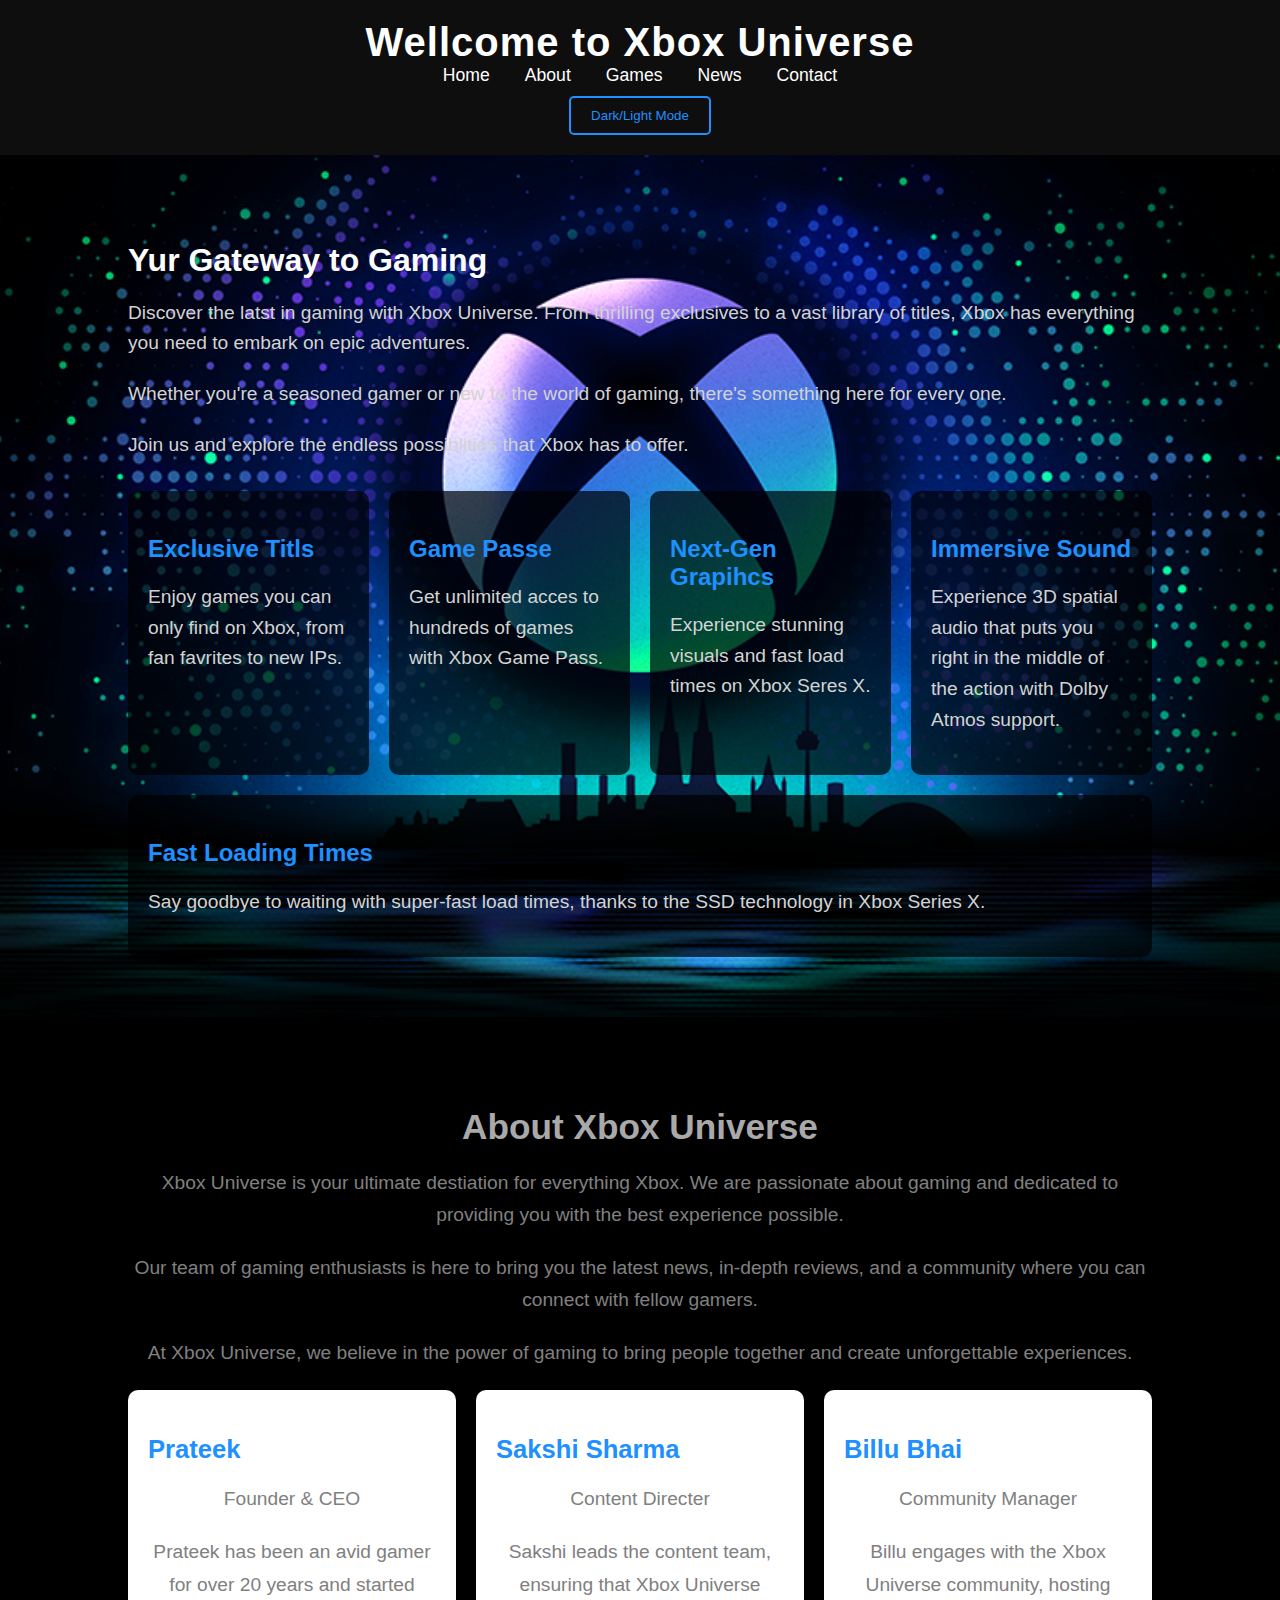
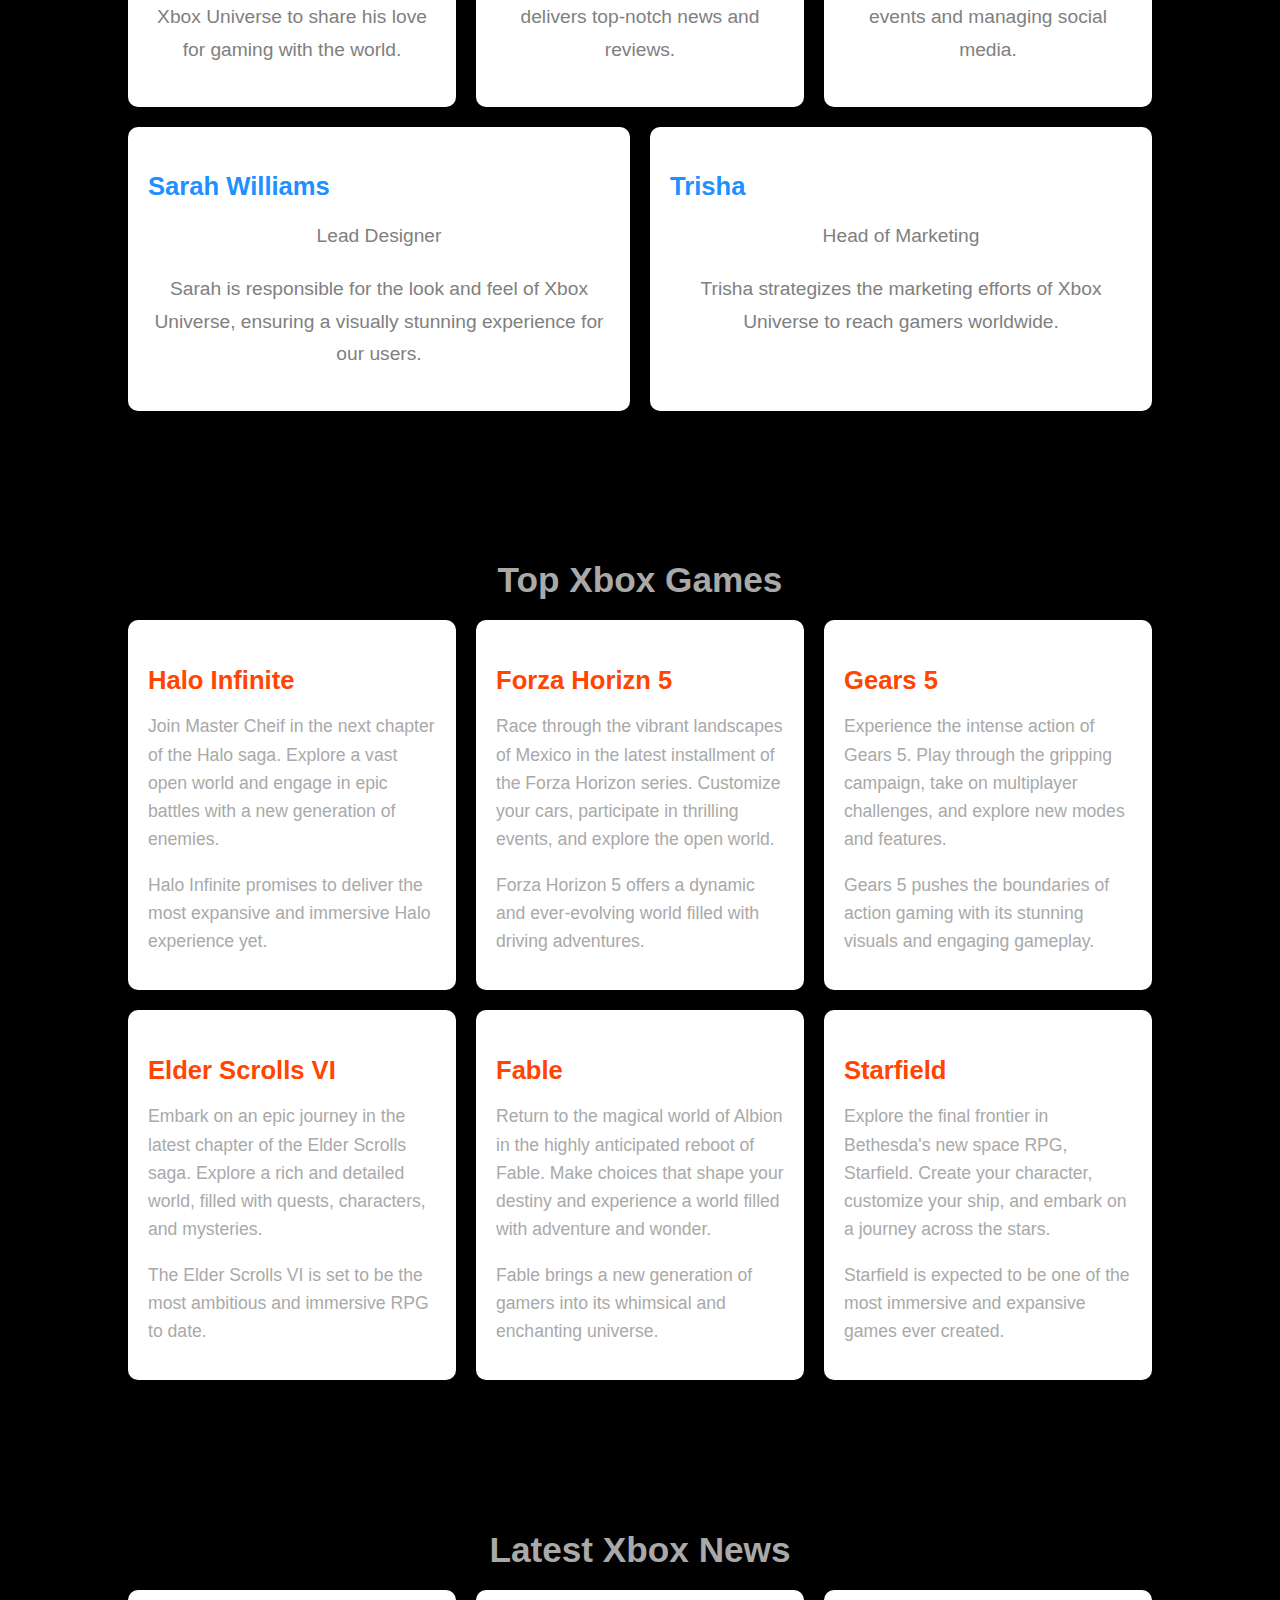
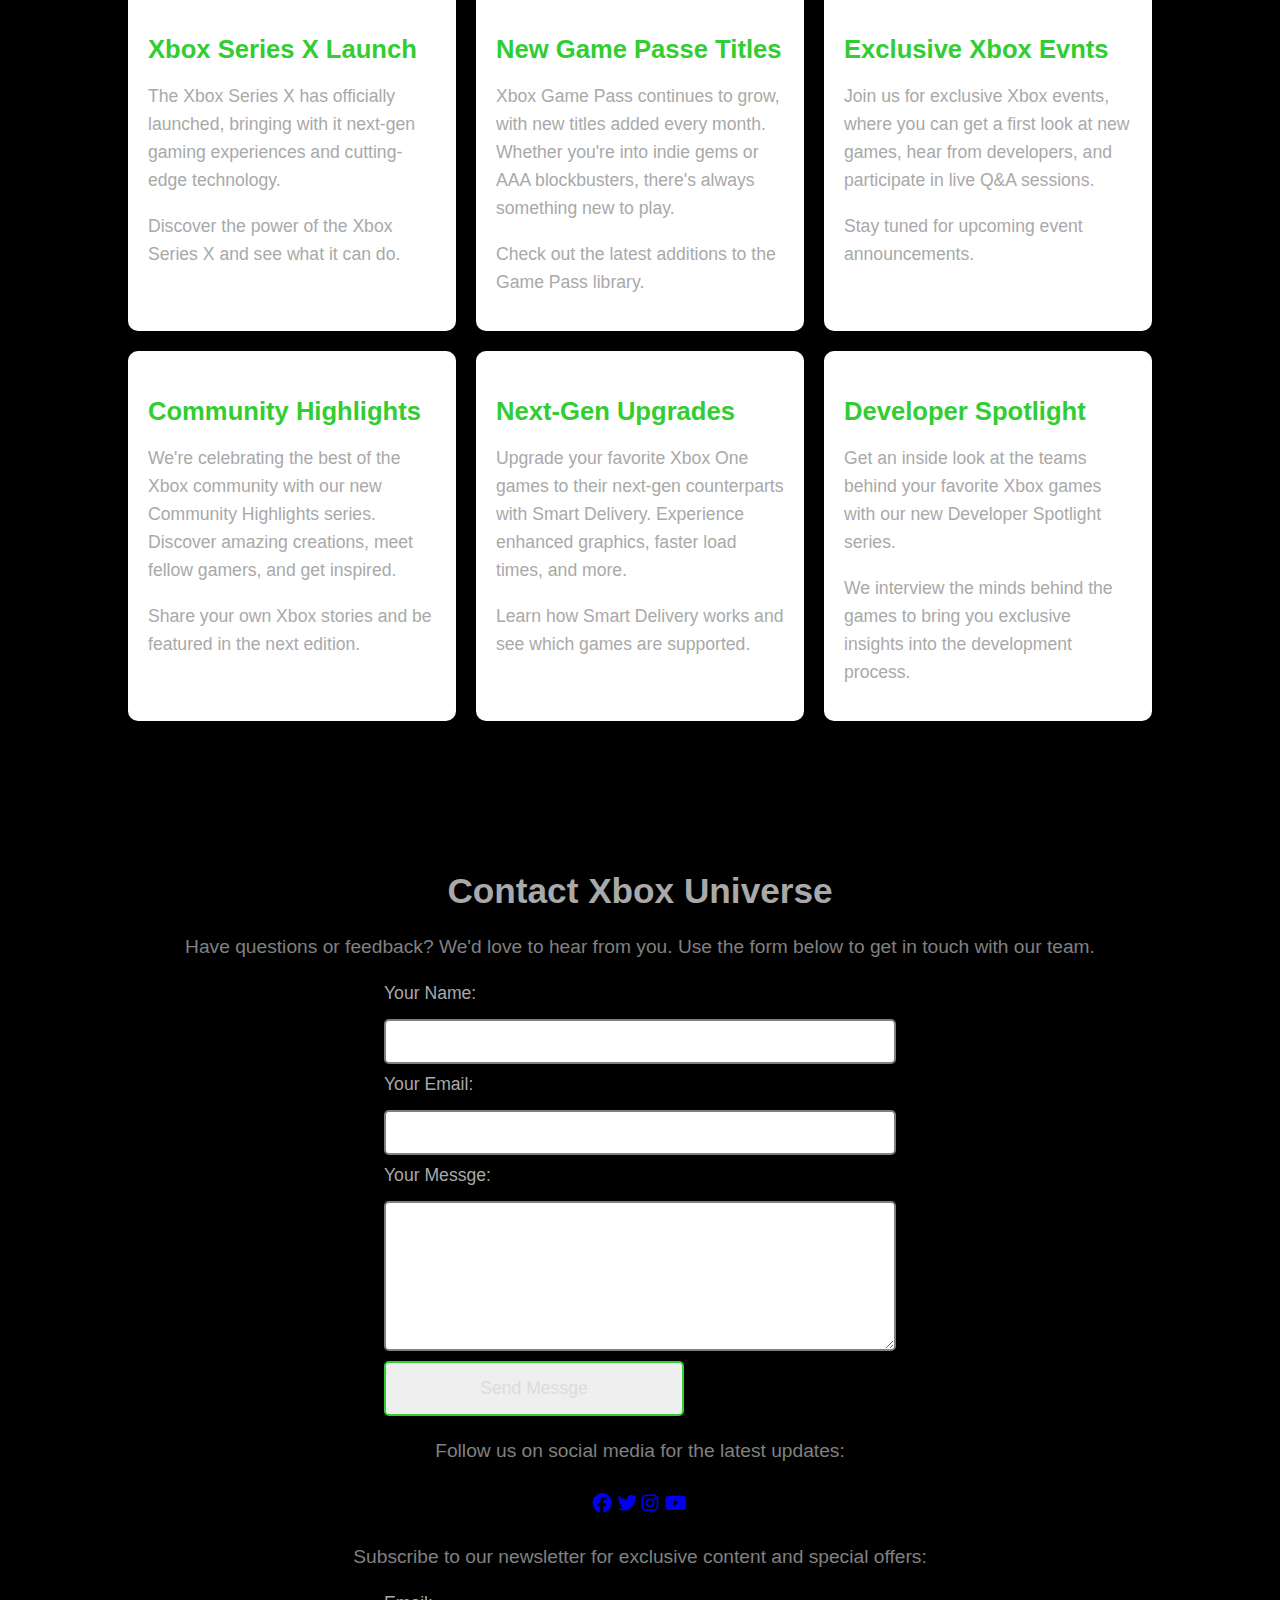
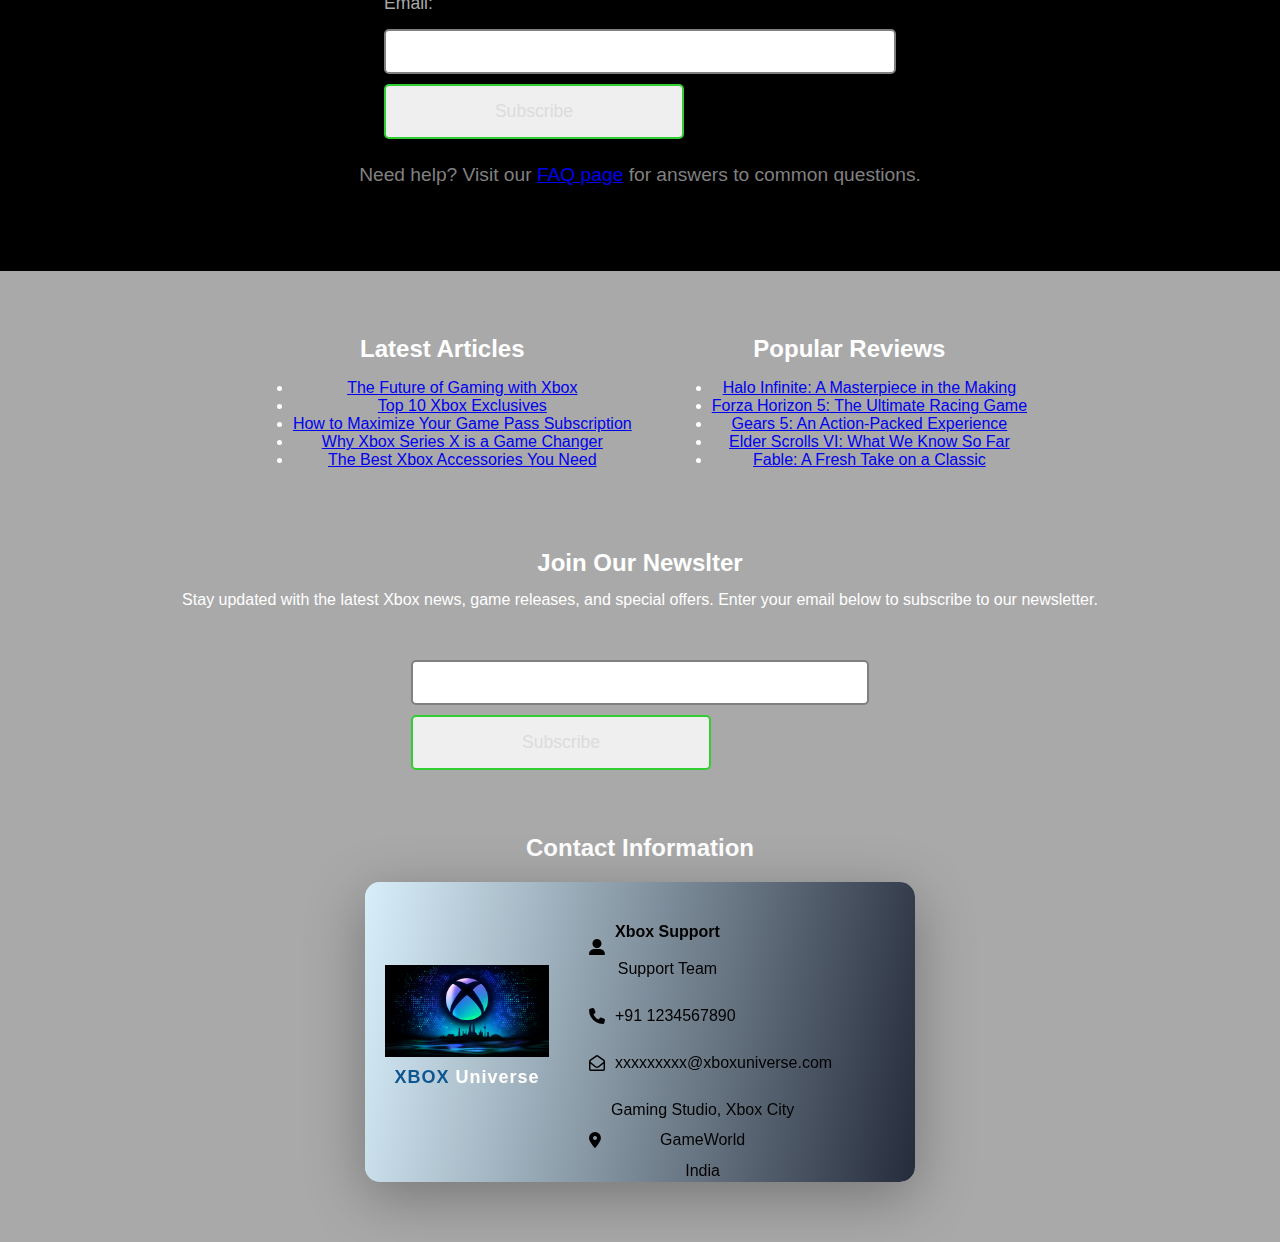
==== commit ff9c9303: "Few updates in home page" ====
--- a/index.html
+++ b/index.html
@@ -189,7 +189,7 @@
             <p><a href="https://facebook.com/xbox"><i class="fa-brands fa-facebook"></i></a>
                 <a href="https://twitter.com/xbox"><i class="fab fa-twitter"></i></a>
                 <a href="https://instagram.com/xbox"><i class="fa-brands fa-instagram fa-beat-fade"></i></a>
-                <a href="https://twitter.com/xbox"><i class="fab fa-youtube"></i></a>
+                <a href="www.youtube.com/@xbox"><i class="fab fa-youtube"></i></a>
             </p>
 
             <p>Subscribe to our newsletter for exclusive content and special offers:</p>
@@ -282,5 +282,6 @@
             </div>
         </div>
     </footer>
+
 </body>
 </html>--- a/style.css
+++ b/style.css
@@ -2,8 +2,8 @@
     font-family: Arial, sans-serif;
     margin: 0;
     padding: 0;
-    background-color: #f5f5f5;
-    color: #333;
+    background-color: #000000;
+    color: #383838;
 }
 
 header {
@@ -288,6 +288,10 @@
     flex-direction: column;
     gap: 10px;
     margin-bottom: 30px;
+    justify-content: center;
+    width: 50%;
+    /* align-items: center; */
+    margin: 0 auto;
 }
 
 label {
@@ -314,39 +318,45 @@
 
 
 button[type="submit"] {
-    background-color: limegreen;
+    /* background-color: limegreen; */
     border: none;
-    color: white;
+    color: gainsboro;
     padding: 15px;
     cursor: pointer;
     border-radius: 5px;
     font-size: 1.1em;
     transition: background-color 0.3s;
+    width: 300px;
+    display: flex;
+    justify-content: center;
+    align-items: center;
+    
 }
 
 button[type="submit"]:hover {
-    background-color: forestgreen;
+    background-color: lime;
 }
 
 button[type="submit"] {
     border: 2px solid limegreen;
-    animation: glowingButton 1.5s infinite;
+    animation: glowingButton 1.5s alternate;
 }
 
 @keyframes glowingButton {
     0% {
         border-color: limegreen;
-        box-shadow: 0 0 5px limegreen;
+        box-shadow: 0 0 5px rgb(0, 0, 0);
     }
     50% {
-        border-color: orangered;
-        box-shadow: 0 0 20px orangered;
+        border-color: rgb(0, 255, 242);
+        box-shadow: 0 0 20px rgb(0, 255, 242);
     }
     100% {
         border-color: limegreen;
-        box-shadow: 0 0 5px limegreen;
-    }
-}
+        box-shadow: 0 0 5px rgb(0, 0, 0);
+    }
+}
+
 
 footer {
     background-color: darkgray;
@@ -368,8 +378,8 @@
 }
 
 .footer-content p {
-    font-size: 1.1em;
-    line-height: 1.6em;
+    font-size: 1em;
+    line-height: 0.9em;
 }
 
 .footer-links {
@@ -488,3 +498,44 @@
     font-size: 18px;
     letter-spacing: 1px;
 }
+
+
+.left span {
+    text-transform: uppercase;
+    color: #0d5692;
+}
+
+.right {
+    width: 60%;
+    color: black;
+    display: flex;
+    flex-direction: column;
+    justify-content: space-around;
+    padding: 20px;
+}
+
+.right-content {
+    display: flex;
+    align-items: center;
+    margin-bottom: 0.5px;
+}
+
+
+
+.right-content i {
+    margin-right: 10px;
+}
+
+.card-back {
+    transform: rotateY(180deg);
+    position: absolute;
+    top: 0;
+    left: 0;
+    display: flex;
+    justify-content: center;
+    align-items: center;
+}
+
+.card-back img {
+    width: 59%;
+}
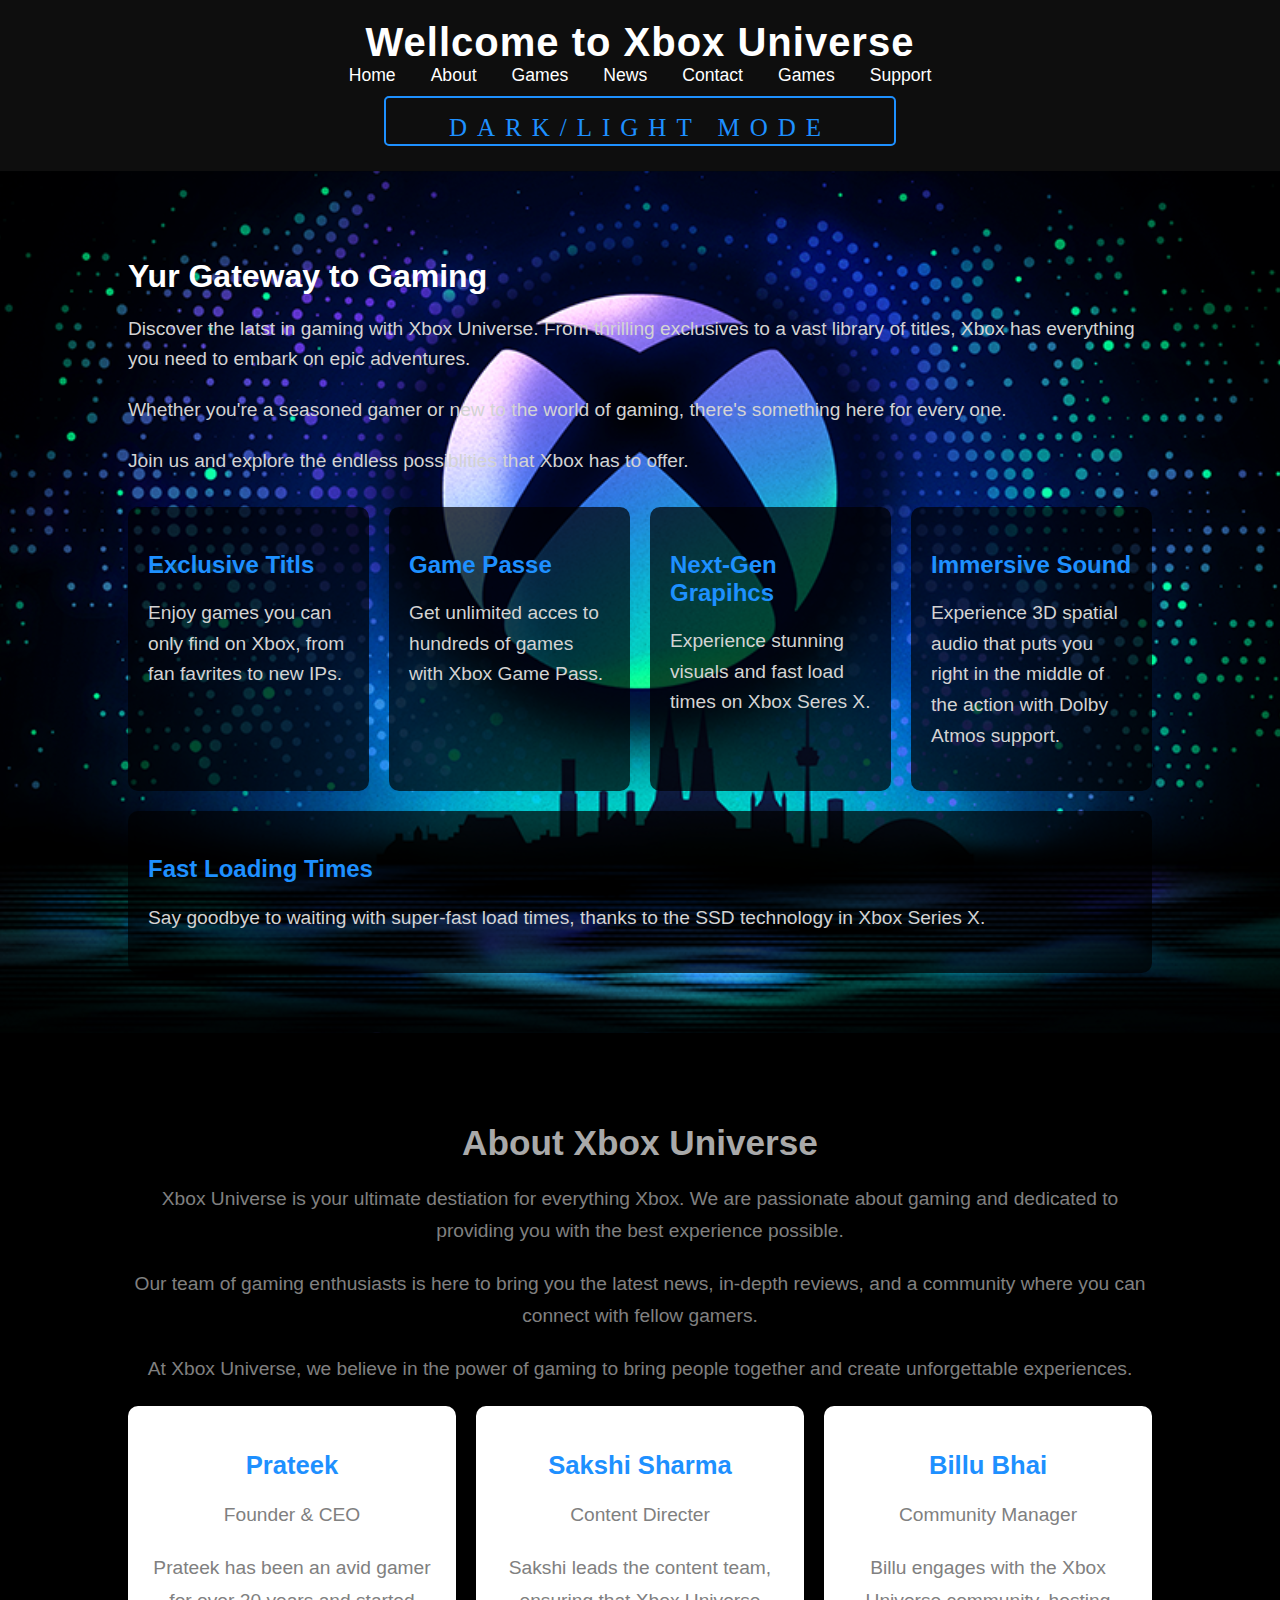
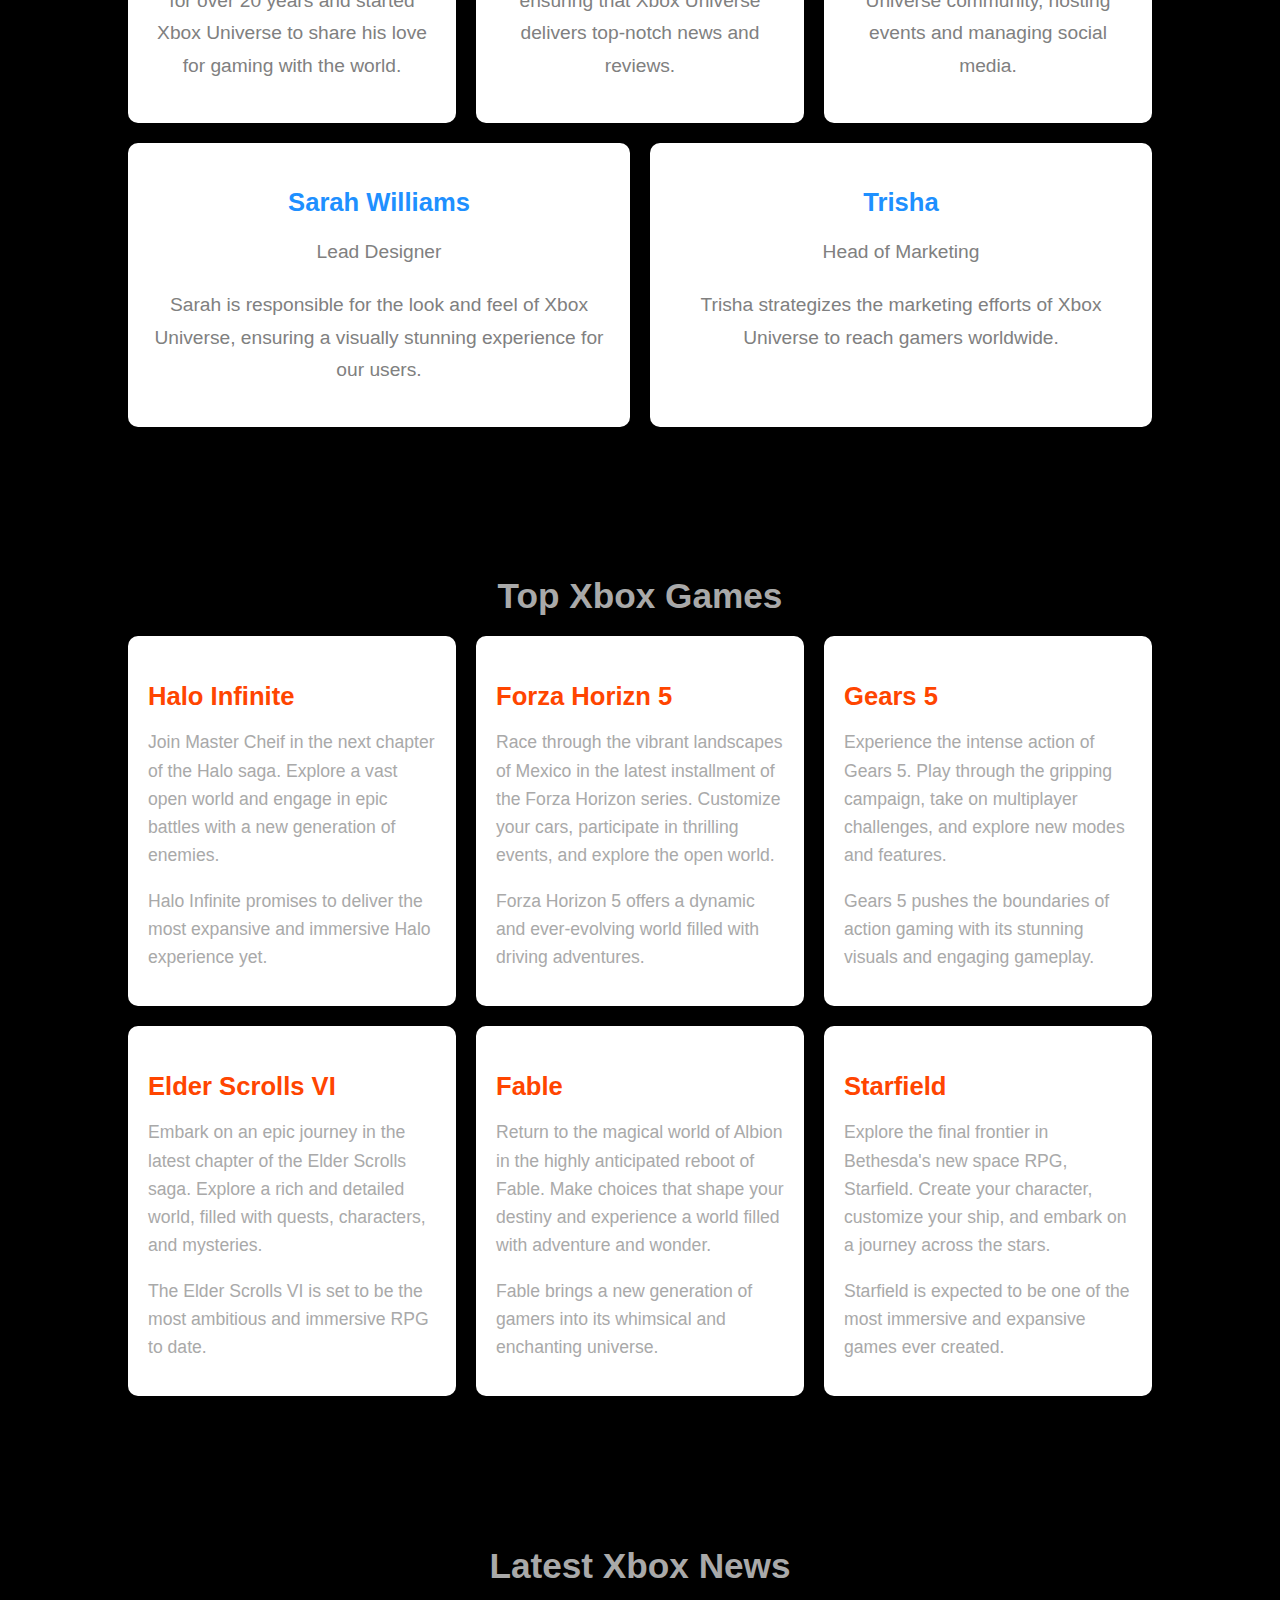
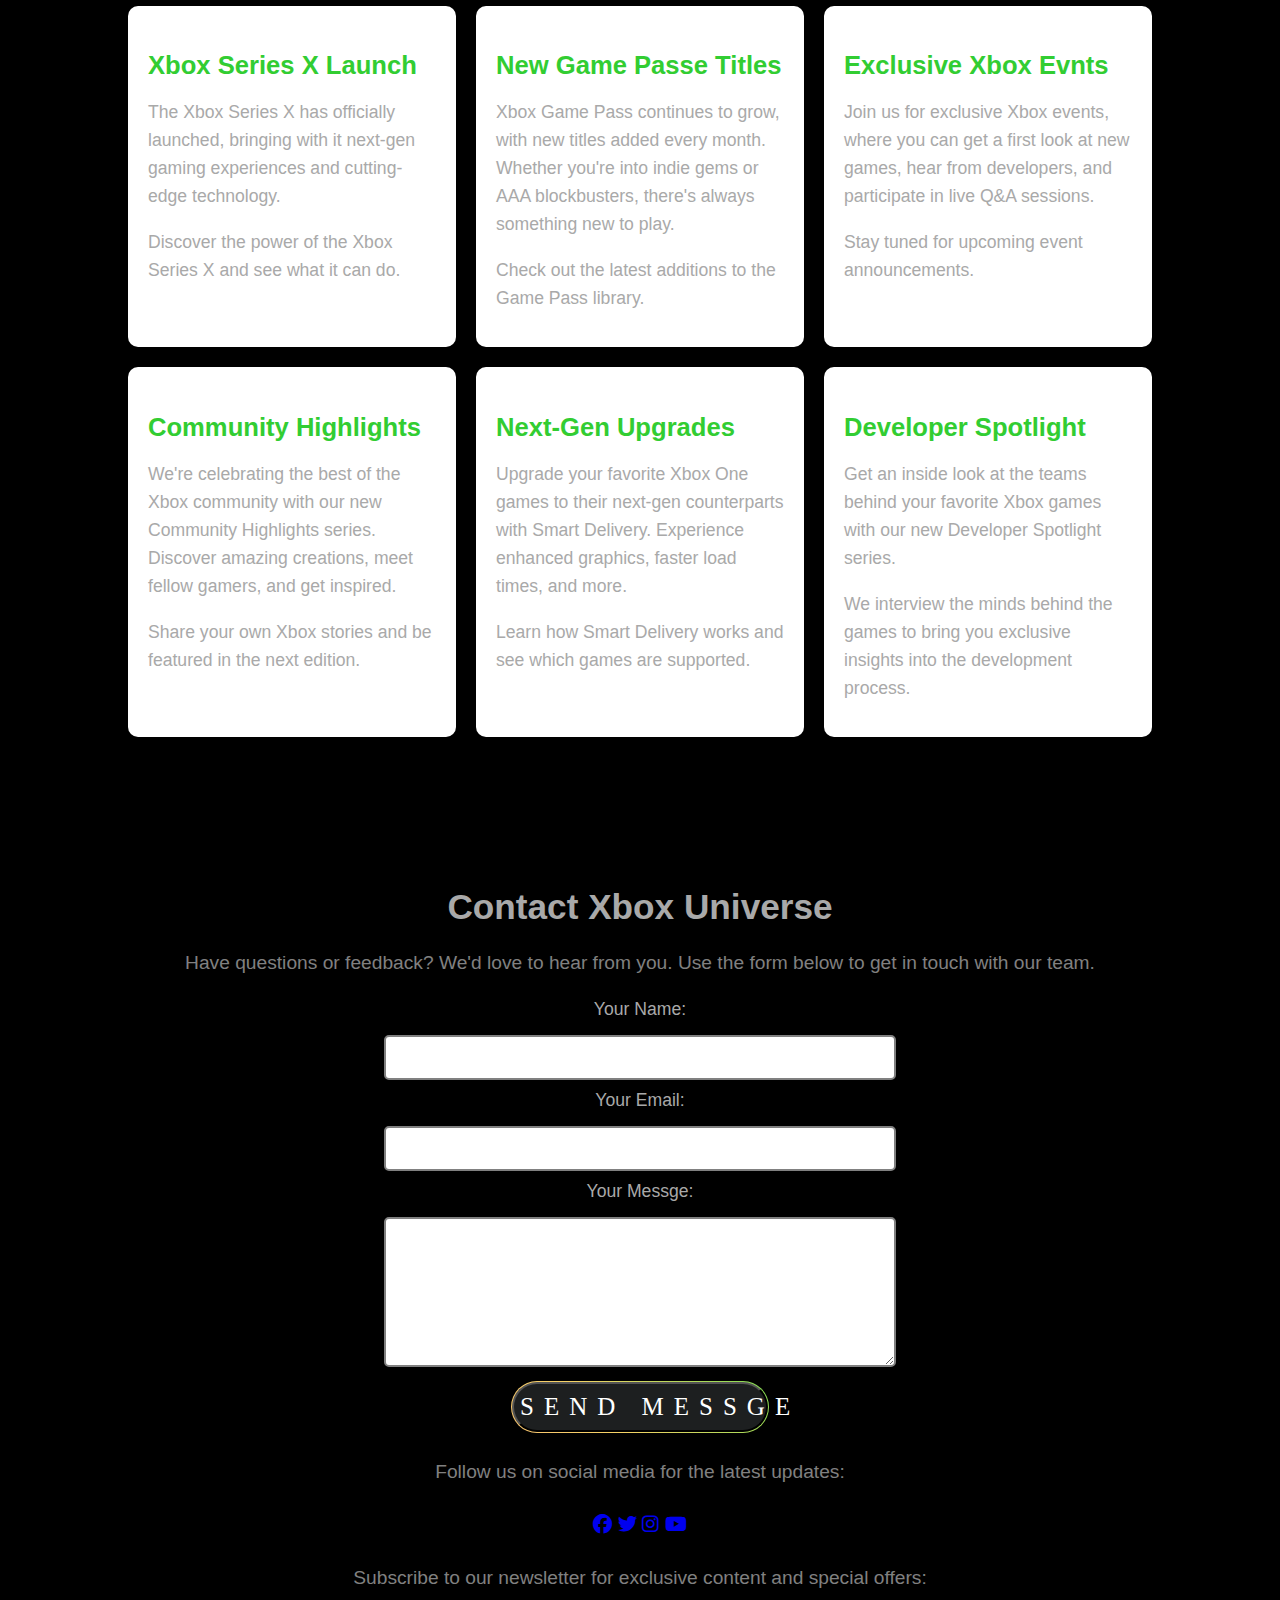
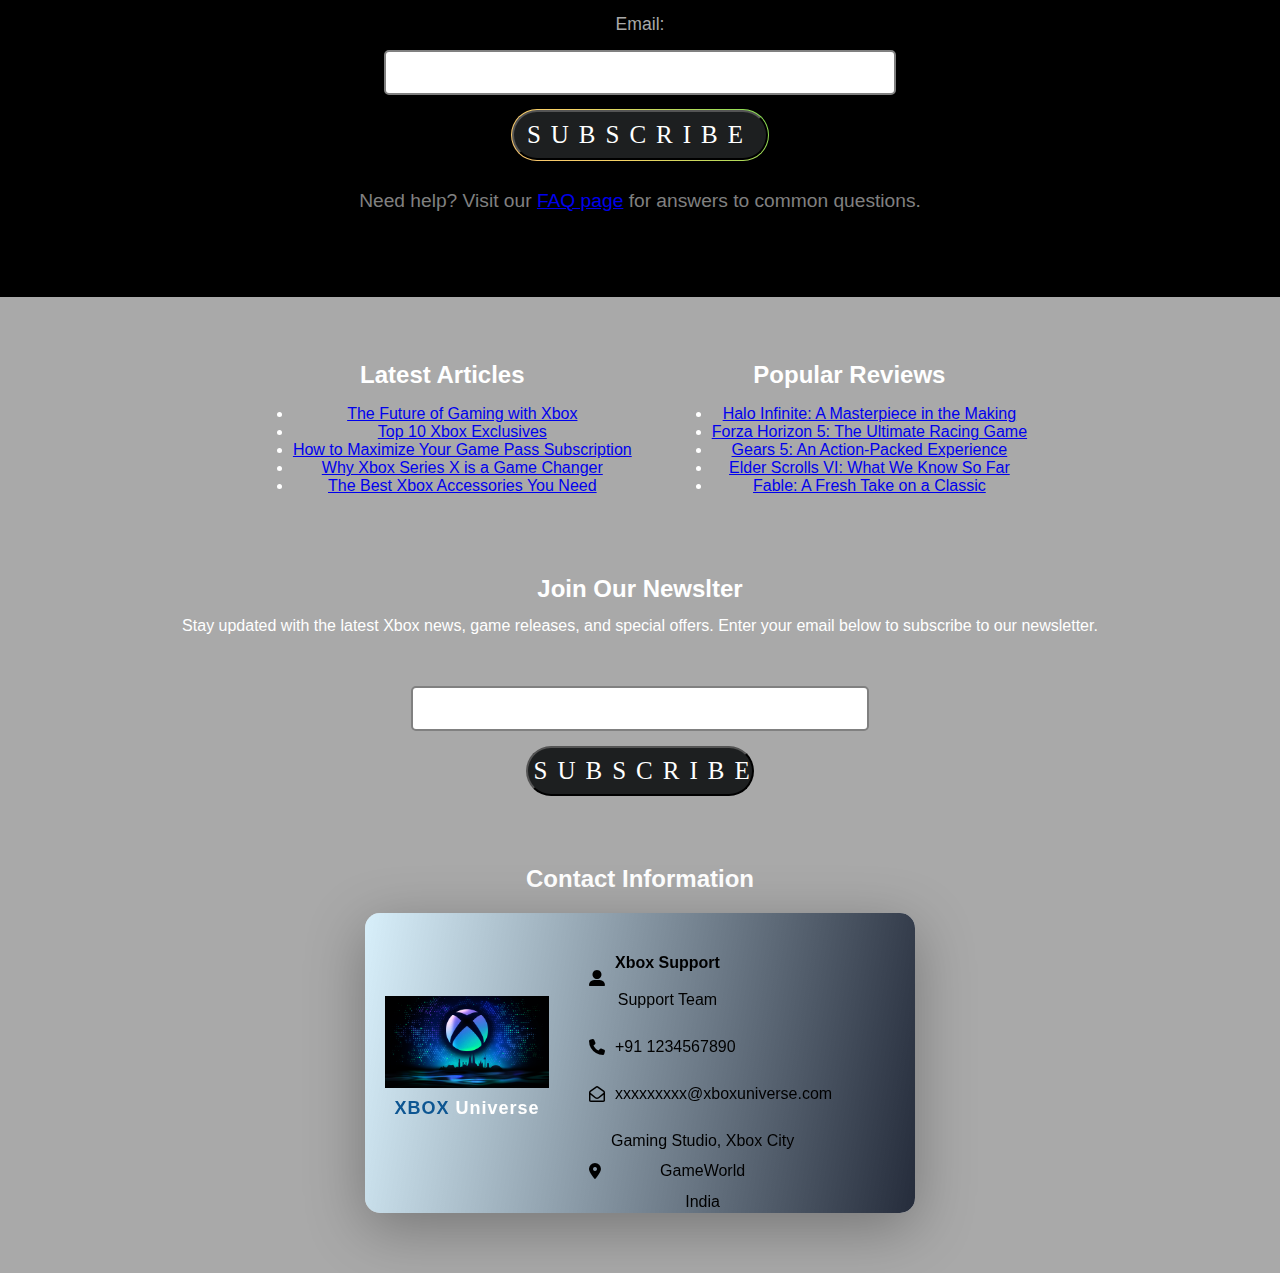
==== commit c45a5610: "Updated few files" ====
--- a/index.html
+++ b/index.html
@@ -18,6 +18,8 @@
                     <li><a href="#games">Games</a></li>
                     <li><a href="#news">News</a></li>
                     <li><a href="#contact">Contact</a></li>
+                    <li><a href="games.html">Games</a></li>
+                    <li><a href="support-faq.html">Support</a></li>
                 </ul>
             </nav>
             <button id="modeToggle" onclick="toggleMode()">Dark/Light Mode</button>
@@ -186,10 +188,10 @@
             </form>
 
             <p>Follow us on social media for the latest updates:</p>
-            <p><a href="https://facebook.com/xbox"><i class="fa-brands fa-facebook"></i></a>
-                <a href="https://twitter.com/xbox"><i class="fab fa-twitter"></i></a>
+            <p><a href="https://facebook.com/xbox"><i class="fa-brands fa-facebook fa-beat-fade"></i></a>
+                <a href="https://twitter.com/xbox"><i class="fab fa-twitter fa-beat-fade"></i></a>
                 <a href="https://instagram.com/xbox"><i class="fa-brands fa-instagram fa-beat-fade"></i></a>
-                <a href="www.youtube.com/@xbox"><i class="fab fa-youtube"></i></a>
+                <a href="www.youtube.com/@xbox"><i class="fab fa-youtube fa-beat-fade"></i></a>
             </p>
 
             <p>Subscribe to our newsletter for exclusive content and special offers:</p>
--- a/style.css
+++ b/style.css
@@ -42,6 +42,7 @@
 nav ul li a:hover {
     color: #1e90ff;
 }
+
 
 #modeToggle {
     background-color: transparent;
@@ -175,7 +176,11 @@
 .team-member h3 {
     font-size: 1.6em;
     color: dodgerblue;
+    display: flex;
     margin-bottom: 5px;
+    align-self: center;
+    align-items: center;
+    justify-content: center;
 }
 
 .team-member p {
@@ -316,47 +321,49 @@
     height: 150px;
 }
 
-
-button[type="submit"] {
-    /* background-color: limegreen; */
-    border: none;
-    color: gainsboro;
-    padding: 15px;
-    cursor: pointer;
-    border-radius: 5px;
-    font-size: 1.1em;
-    transition: background-color 0.3s;
-    width: 300px;
-    display: flex;
-    justify-content: center;
-    align-items: center;
-    
-}
-
-button[type="submit"]:hover {
-    background-color: lime;
-}
-
-button[type="submit"] {
-    border: 2px solid limegreen;
-    animation: glowingButton 1.5s alternate;
-}
-
-@keyframes glowingButton {
-    0% {
-        border-color: limegreen;
-        box-shadow: 0 0 5px rgb(0, 0, 0);
-    }
-    50% {
-        border-color: rgb(0, 255, 242);
-        box-shadow: 0 0 20px rgb(0, 255, 242);
-    }
-    100% {
-        border-color: limegreen;
-        box-shadow: 0 0 5px rgb(0, 0, 0);
-    }
-}
-
+/* I took the button gradient border animation from a youtube tutorial but it is modified */
+
+button {
+    display: inline-block;
+    cursor: crosshair;
+    outline: 0;
+    white-space: nowrap;
+    margin: 5px;
+    padding: 15px auto;
+    width: 50%;
+    height: 50px;
+    line-height: 40px;
+    background-color: #1D1F20;
+    position: relative;
+    border-radius: 30px;
+    color: #fff;
+    font-size: 25px;
+    font-family: verdana;
+    letter-spacing: 10px;
+    text-align: center;
+    text-transform: uppercase;
+}
+
+button::after {
+    content: '';
+    position: absolute;
+    top: -3px;
+    left: -3px;
+    height: calc(100% + 6px);
+    width: calc(100% + 6px);
+    background: linear-gradient(45deg, #fda085, #f6d365, #1de840, #1ddde8, #dd00f3, #FF00FF);
+    border-radius: 30px;
+    z-index: -1;
+    animation: animatedgradient 5s ease alternate infinite;
+    background-size: 600% 600%;
+    box-shadow: 0 0 30px 10px #000;
+}
+
+@keyframes animatedgradient {
+    0% { background-position: 0% 50%; }
+    50% { background-position: 100% 50%; }
+    100% { background-position: 0% 50%; }
+}
 
 footer {
     background-color: darkgray;
@@ -401,6 +408,24 @@
 .footer-links a:hover {
     color: dodgerblue;
 }
+
+.footer-column form{
+    display: flex;
+    justify-content: center;
+    align-items: center;
+}
+
+#contact .container form {
+    display: flex;
+    justify-content: center;
+    align-items: center;
+}
+
+/* #contact .container form label {
+    display: flex;
+    justify-content: flex-start;
+    align-items: left;
+} */
 
 @media (max-width: 768px) {
     .highlight-item,
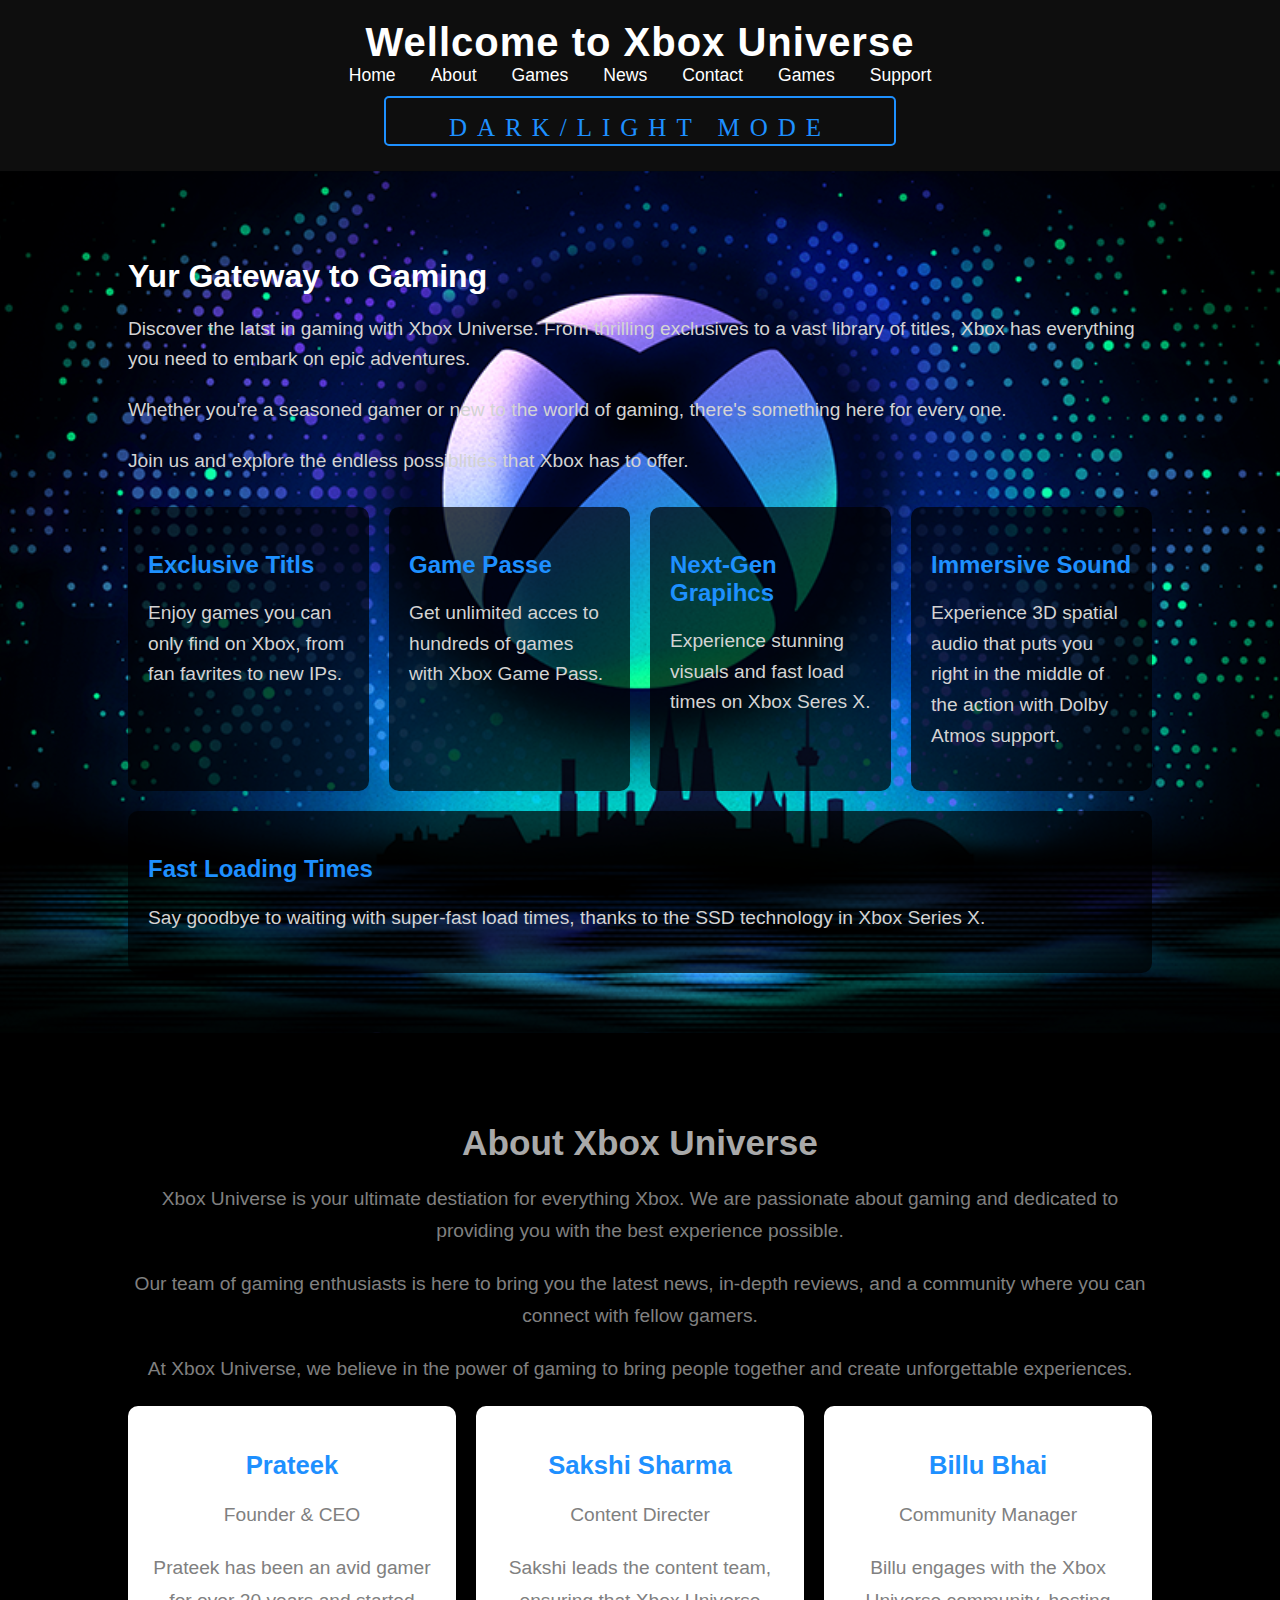
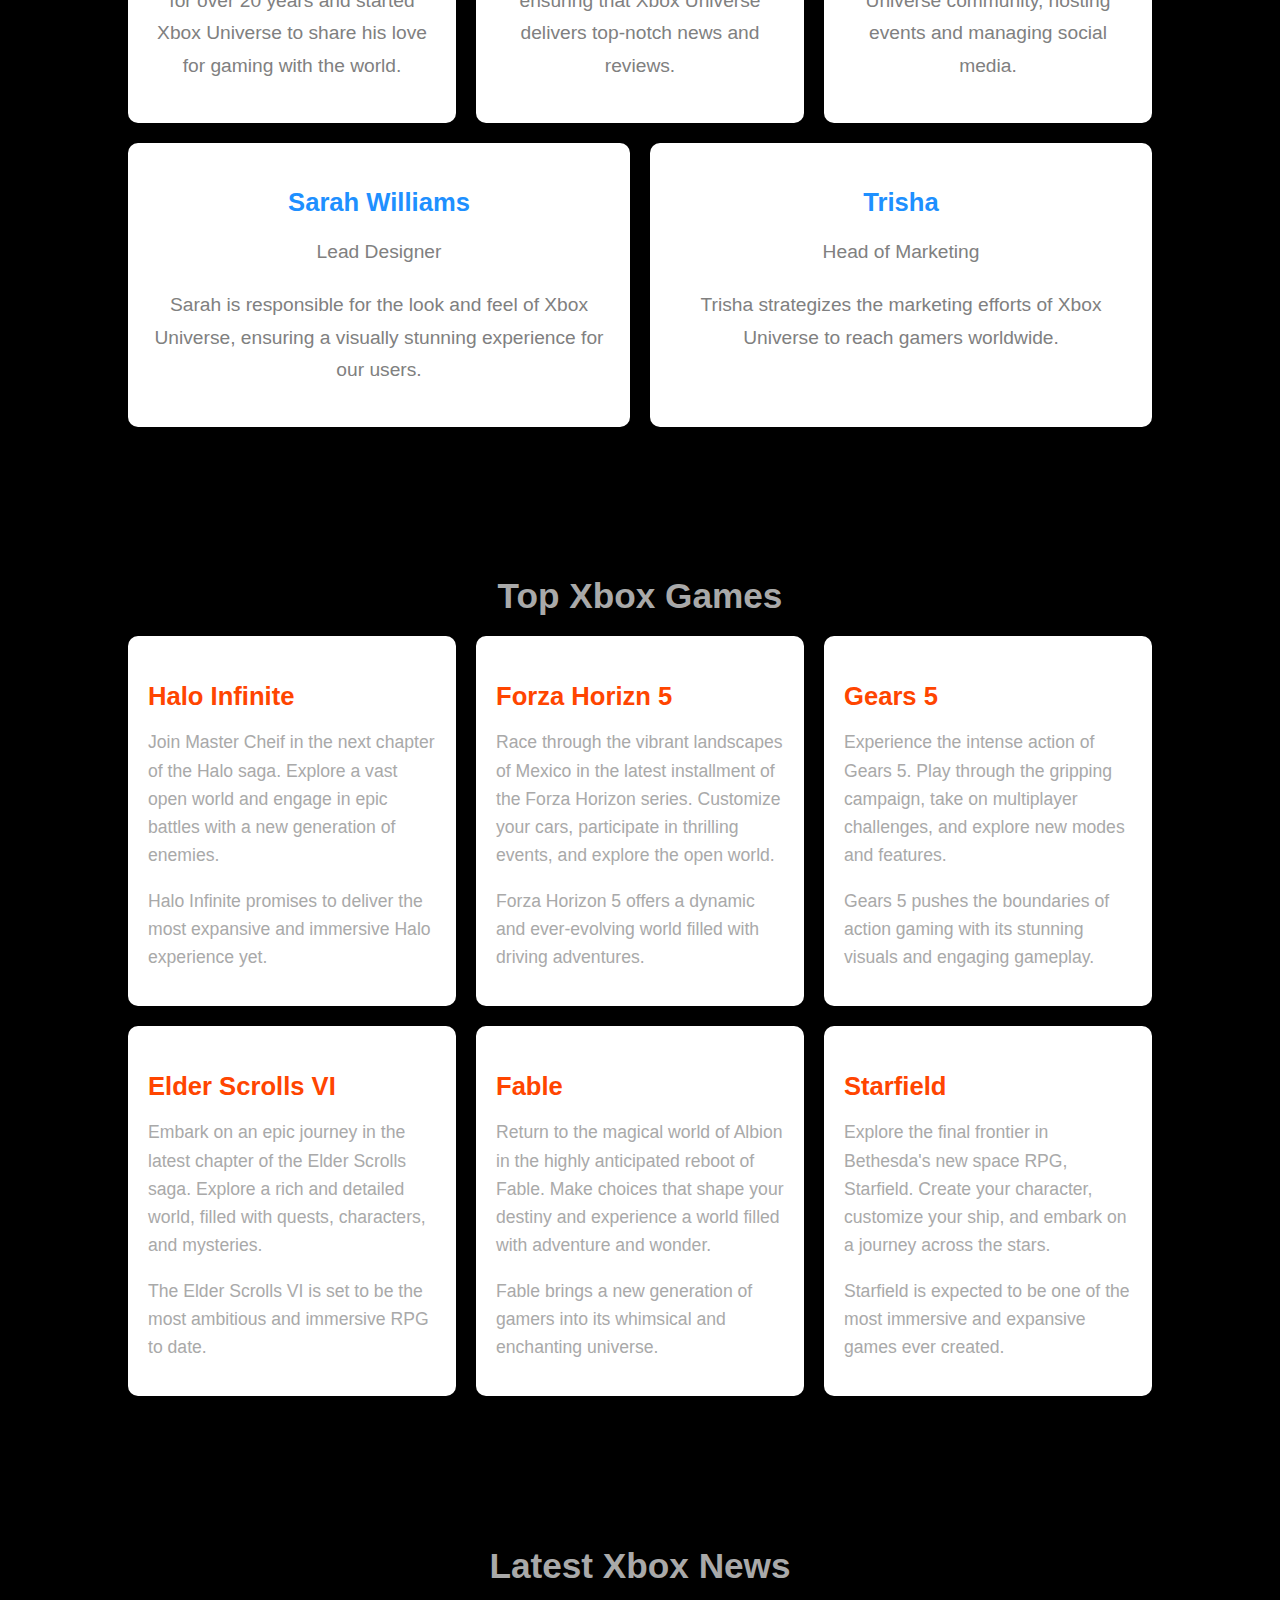
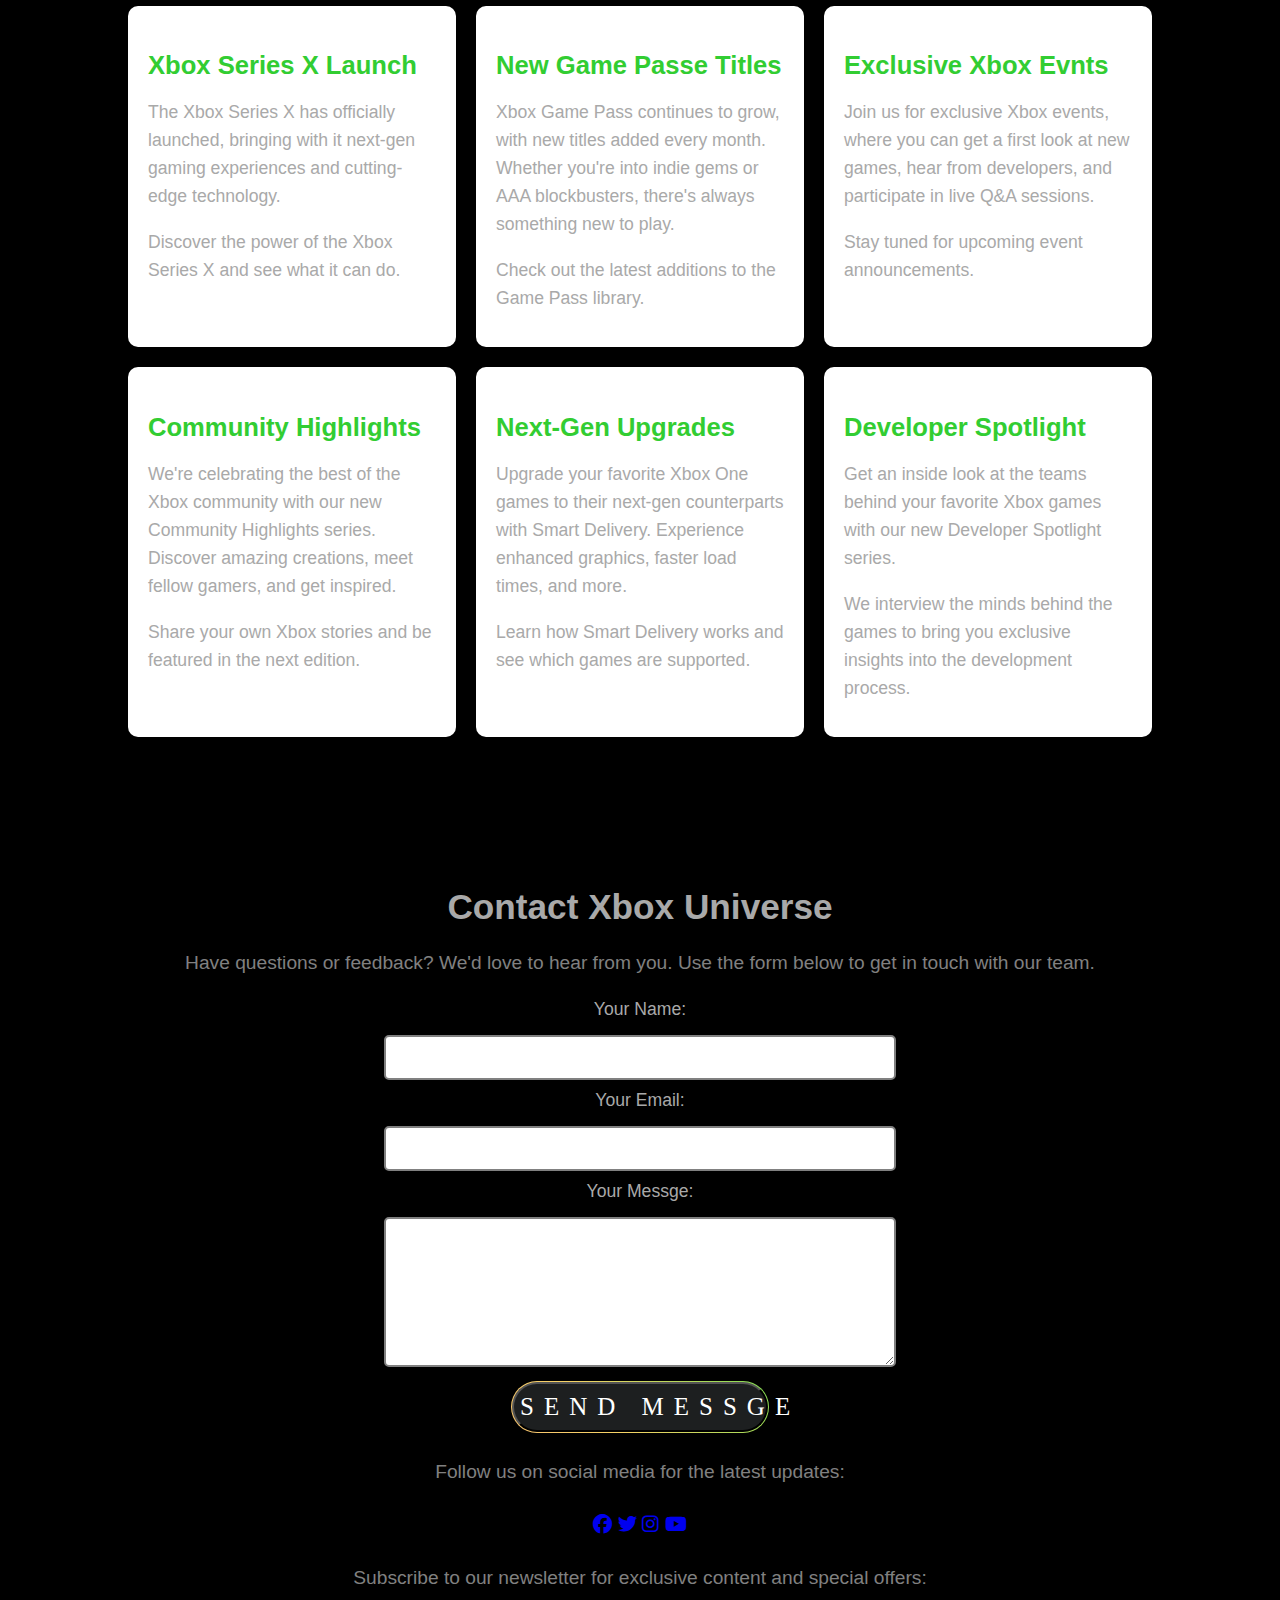
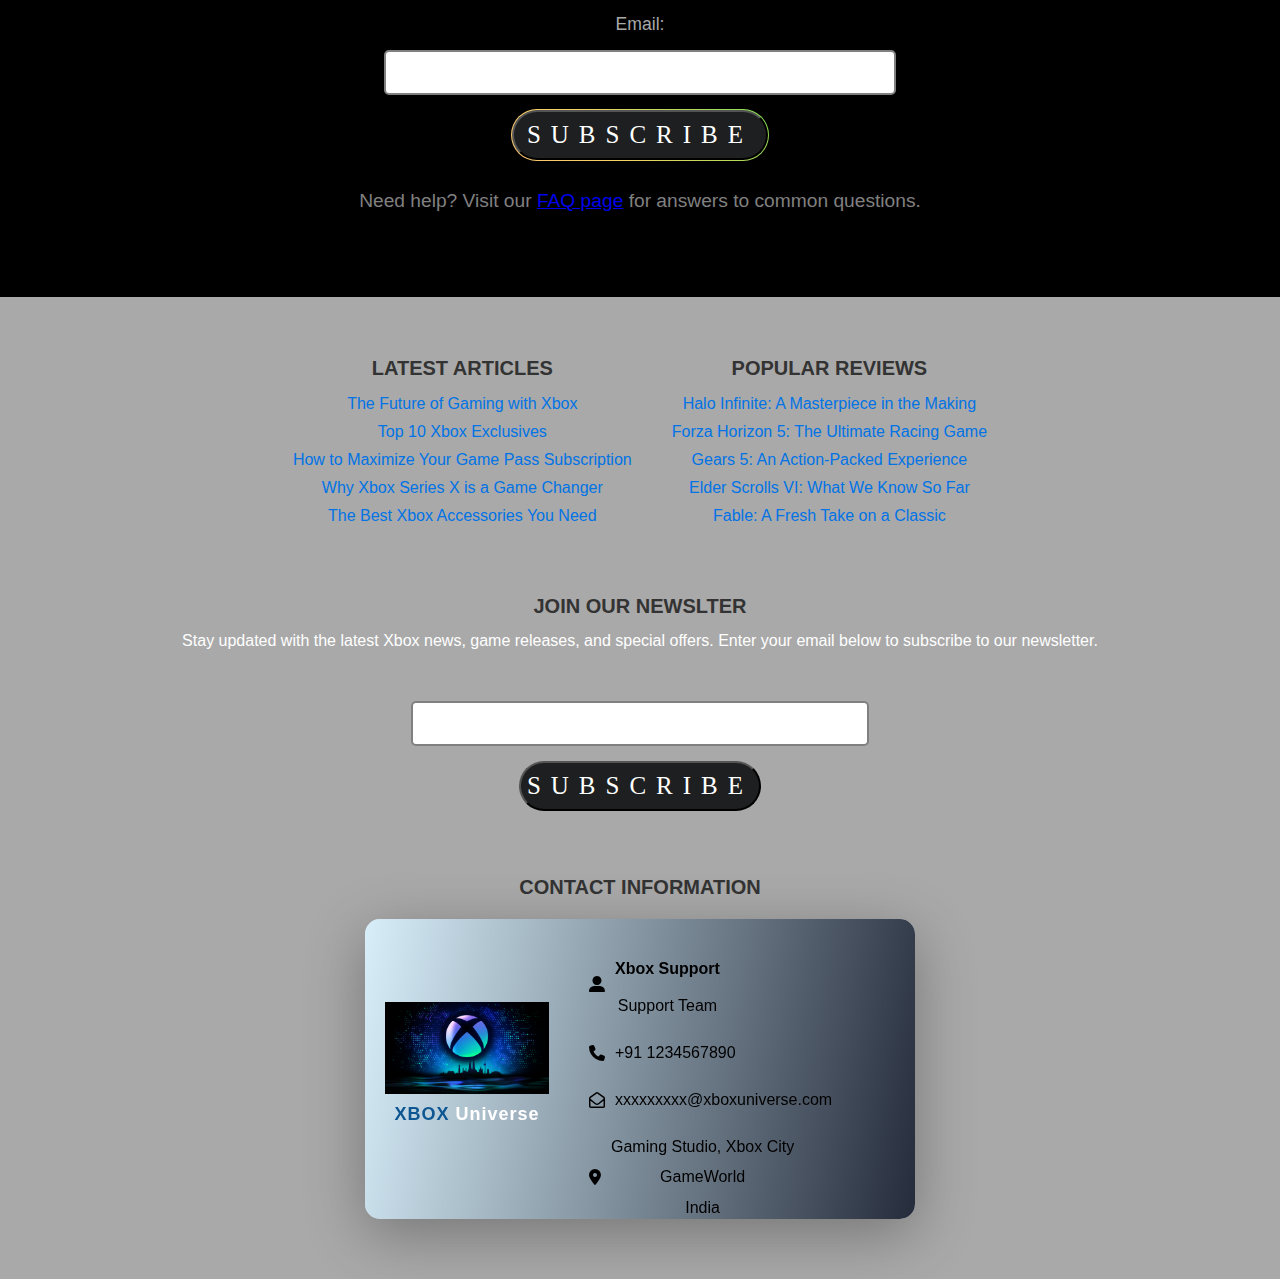
==== commit 59bf19ef: "Changed some files" ====
--- a/index.html
+++ b/index.html
@@ -233,7 +233,9 @@
                     <form action="subscribe.html" method="post">
                         <label for="newsletter-email">Email:</label>
                         <input type="email" id="newsletter-email" name="newsletter-email" required>
-                        <button type="submit">Subscribe</button>
+                        <a href="successful_subs.html" class="button-link">
+                            <button type="button">Subscribe</button>
+                        </a>
                     </form>
                 </div>
                 <div class="footer-column">
--- a/style.css
+++ b/style.css
@@ -415,10 +415,55 @@
     align-items: center;
 }
 
+.footer-column form button {
+    width: fit-content;
+}
+
+.footer-column form button:hover {
+    background: linear-gradient(45deg, #fda085, #f6d365, #1de840, #1ddde8, #dd00f3, #FF00FF);
+    background-size: 600% 600%;
+    animation: animatedgradient 5s ease alternate infinite;
+}
+
 #contact .container form {
     display: flex;
     justify-content: center;
     align-items: center;
+}
+
+.footer-column h3 {
+    font-size: 20px;
+    margin-bottom: 15px;
+    color: #333;
+    text-transform: uppercase;
+}
+
+.footer-column ul {
+    list-style-type: none;
+    padding: 0;
+    margin: 0;
+}
+
+.footer-column ul li {
+    margin-bottom: 10px;
+}
+
+.footer-column ul li a {
+    text-decoration: none;
+    color: #0073e6;
+    font-size: 16px;
+    transition: color 0.3s ease;
+}
+
+.footer-column ul li a:hover {
+    color: #005bb5;
+}
+
+@media screen and (max-width: 768px) {
+    .footer-column {
+        width: 100%;
+        margin-bottom: 20px;
+    }
 }
 
 /* #contact .container form label {
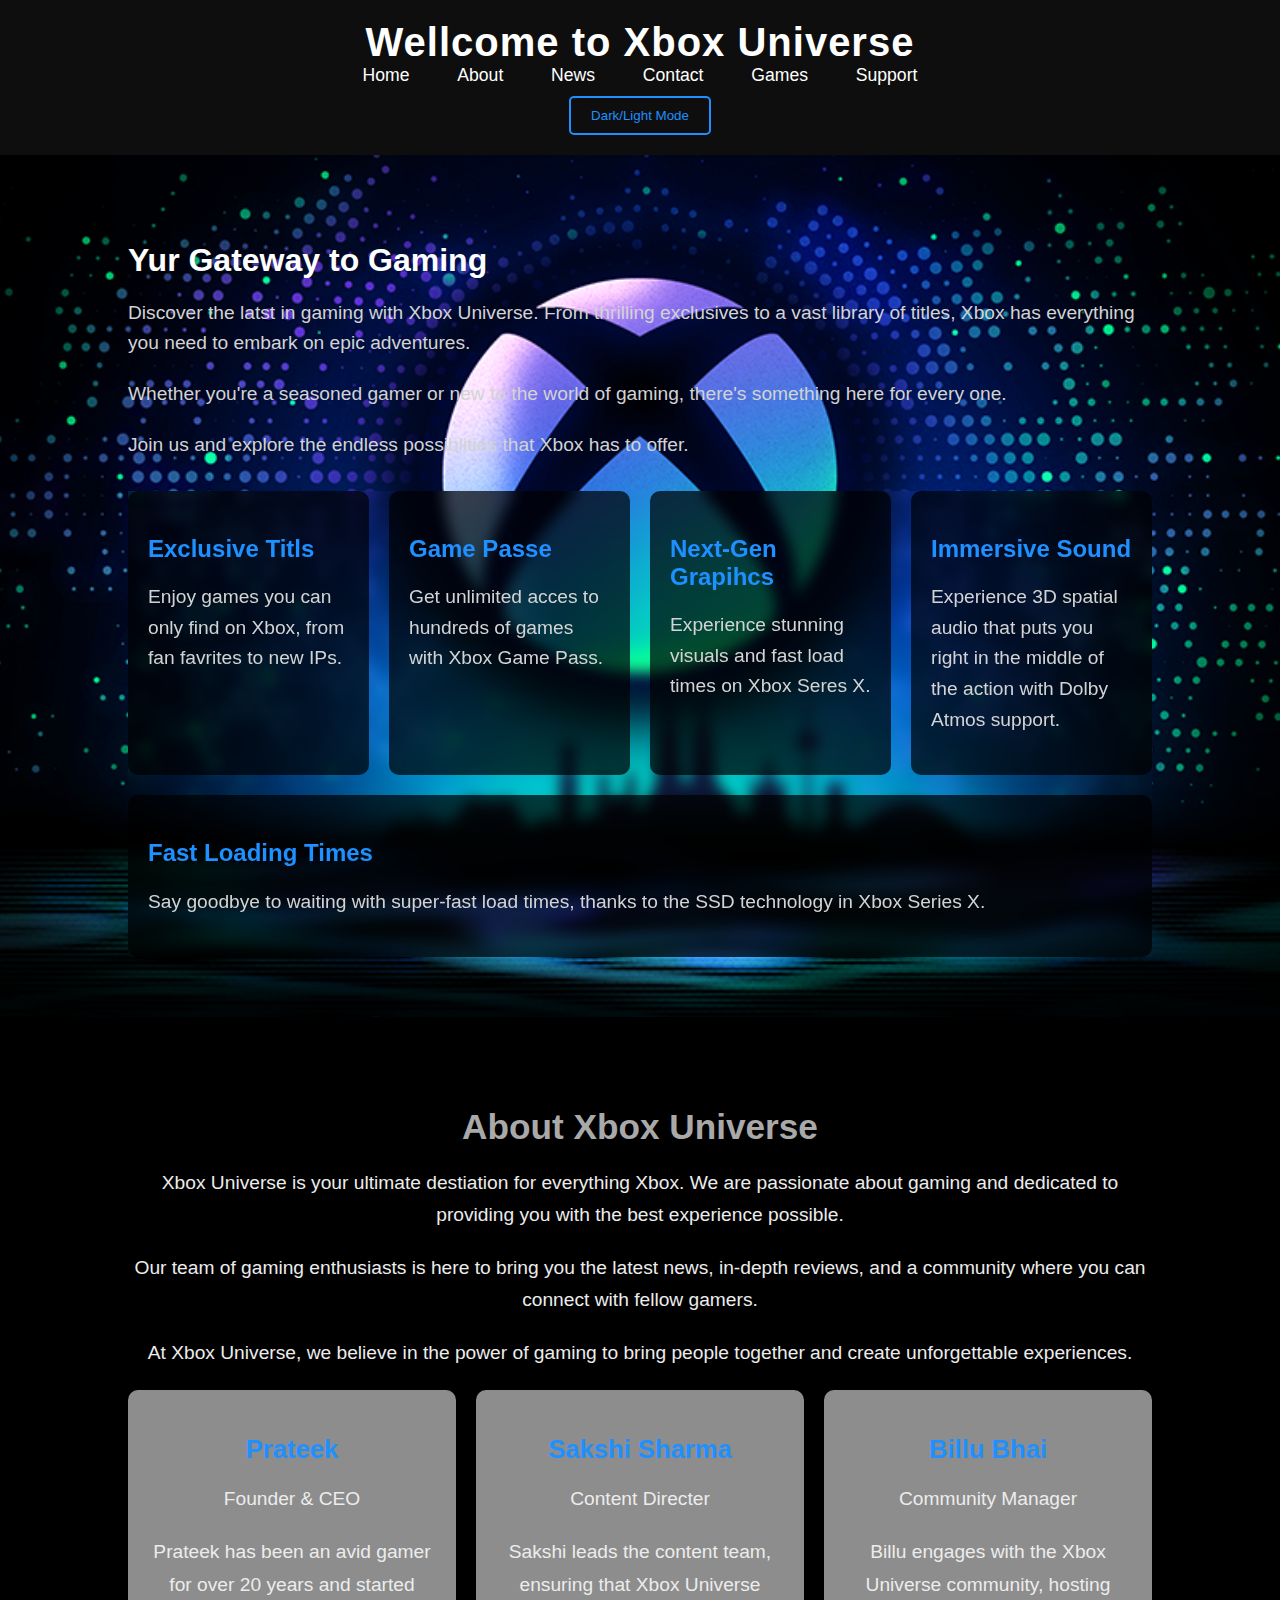
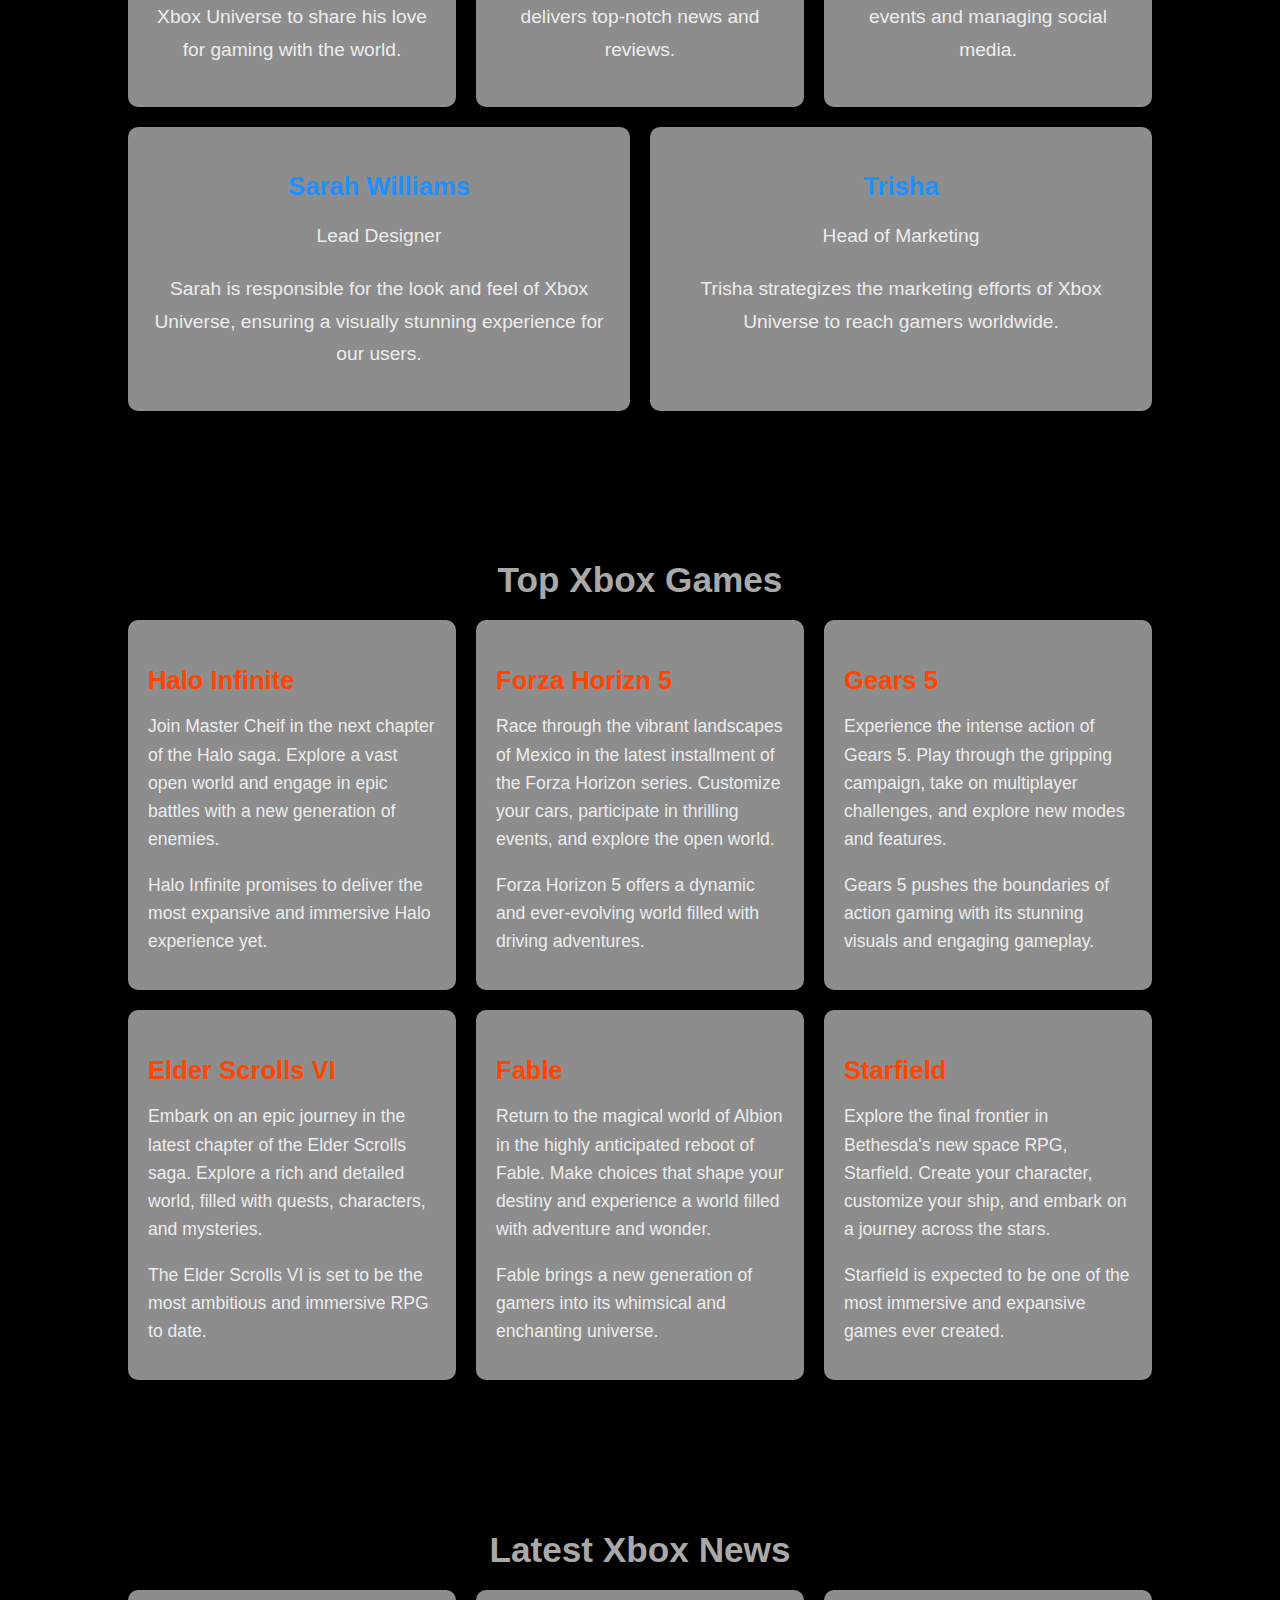
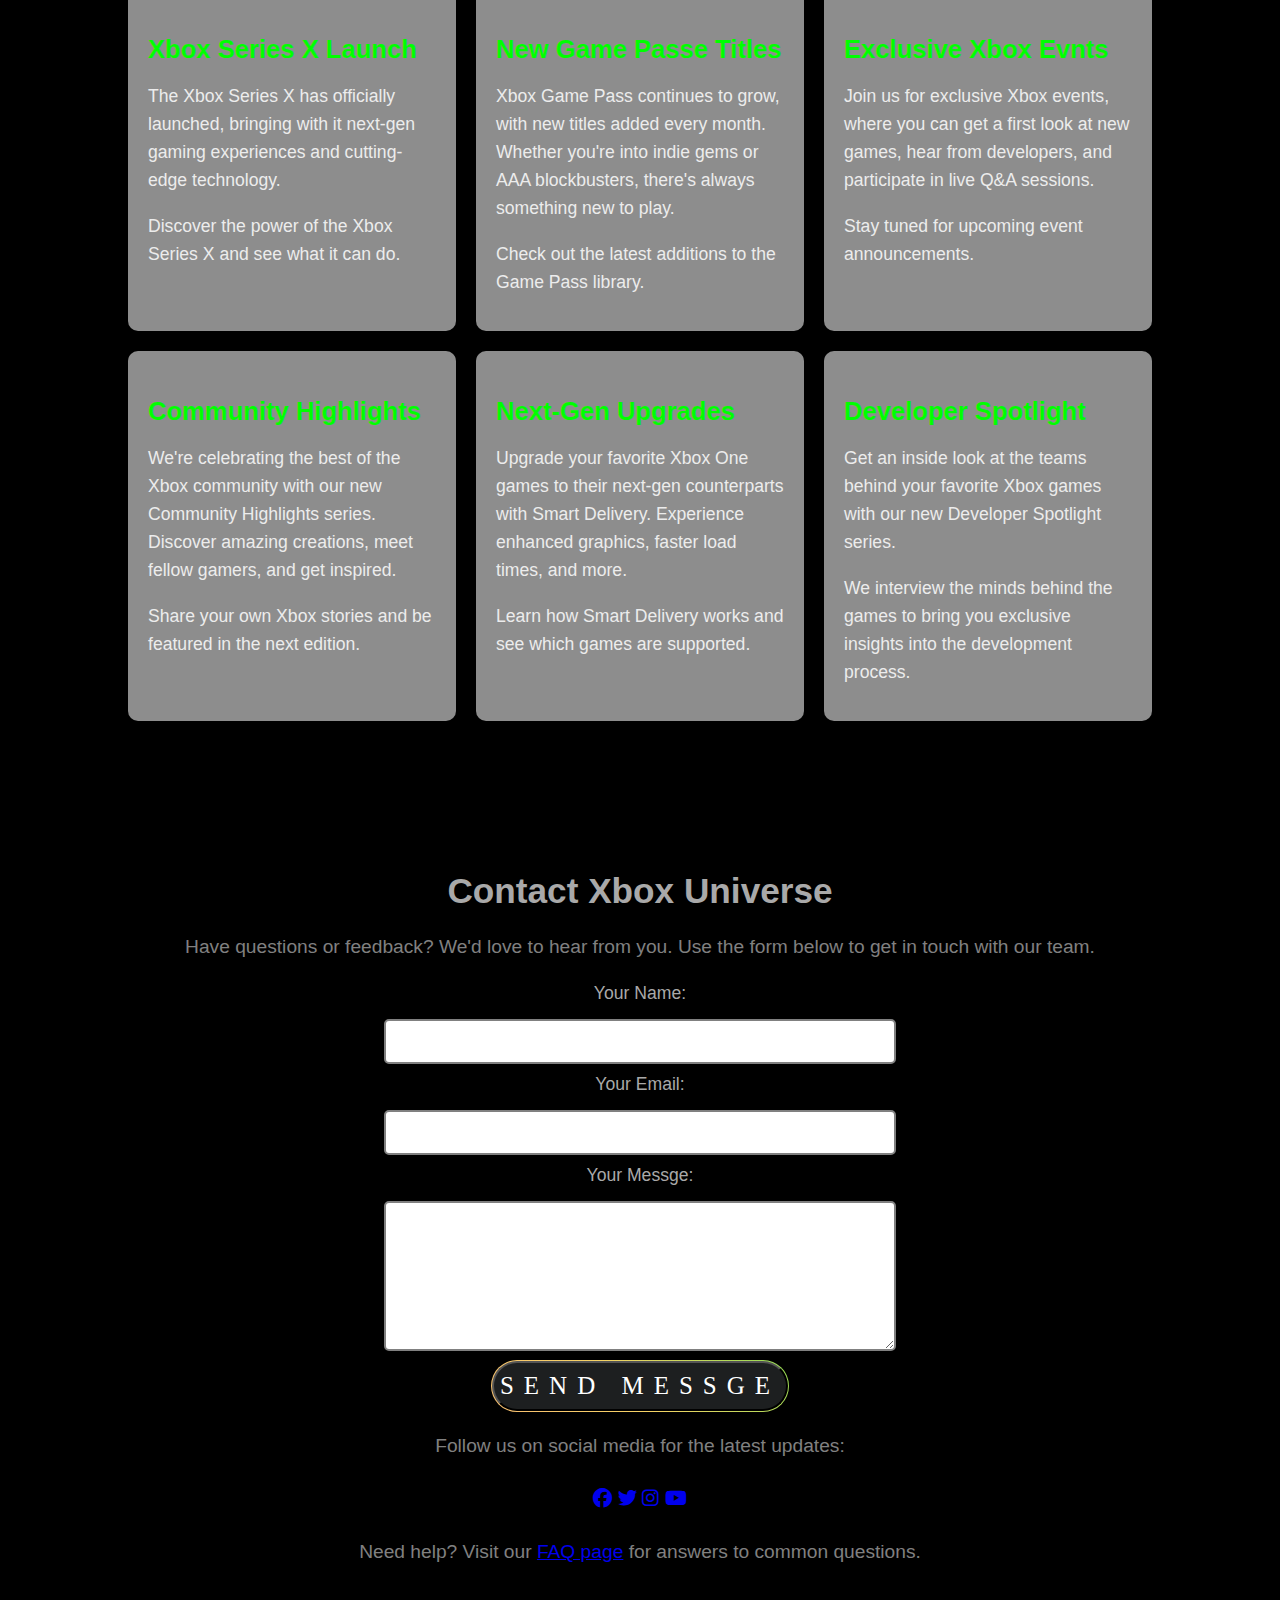
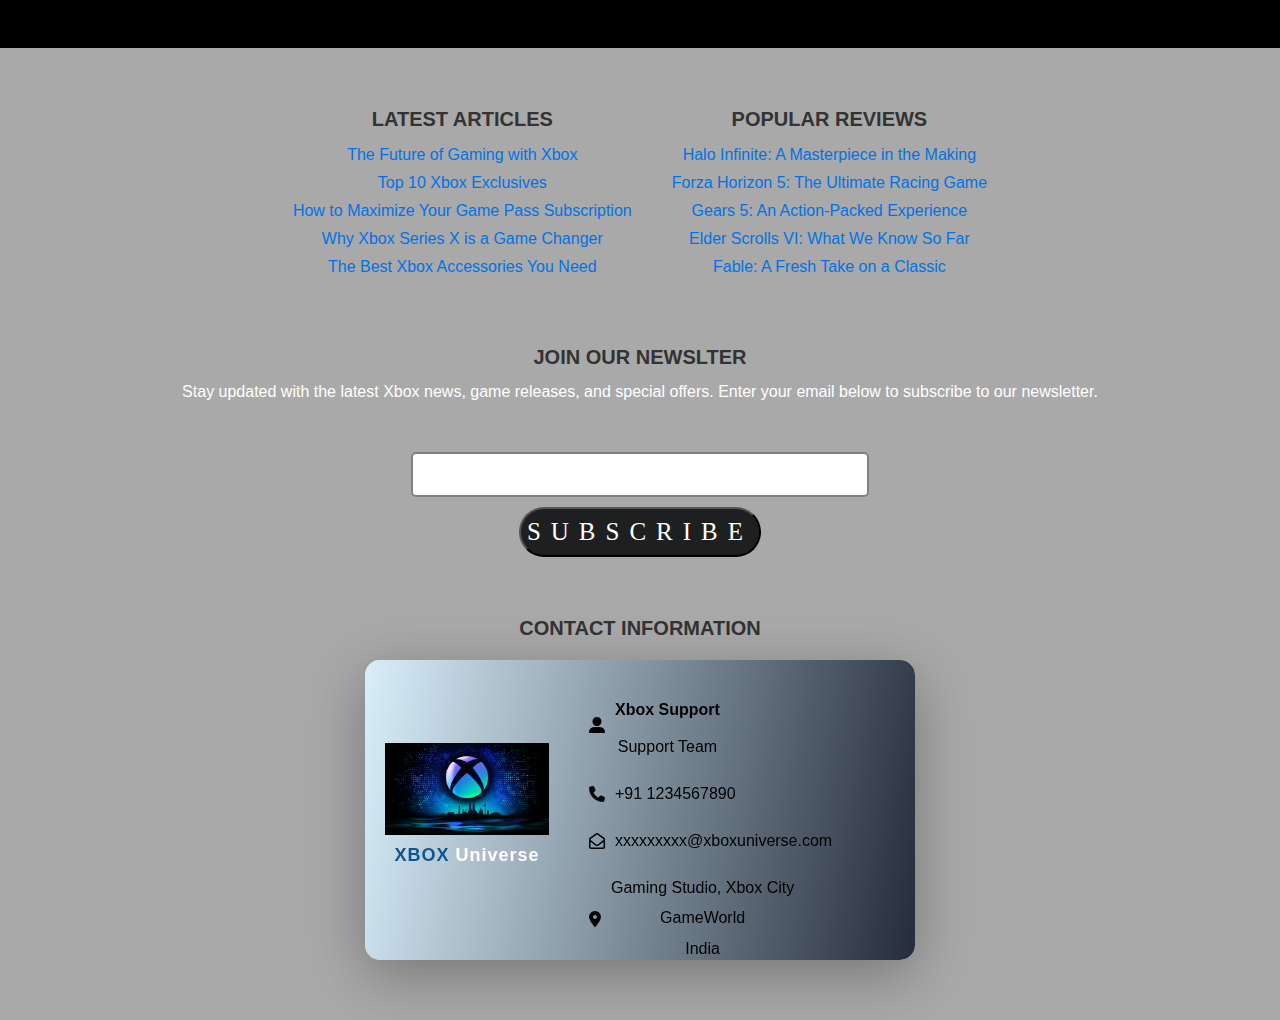
==== commit 4662cc48: "Updated several files" ====
--- a/index.html
+++ b/index.html
@@ -6,6 +6,13 @@
     <title>Xbox Universe</title>
     <link rel="stylesheet" href="style.css">
     <link rel="stylesheet" href="https://cdnjs.cloudflare.com/ajax/libs/font-awesome/6.1.1/css/all.min.css">
+
+    <script>
+        function toggleMode() {
+            document.body.classList.toggle('dark-mode');
+        }
+    </script>
+    <!-- Generated the JS code using AI -->
 </head>
 <body>
     <header>
@@ -15,7 +22,7 @@
                 <ul>
                     <li><a href="#home">Home</a></li>
                     <li><a href="#about">About</a></li>
-                    <li><a href="#games">Games</a></li>
+                    <!-- <li><a href="#games">Games</a></li> -->
                     <li><a href="#news">News</a></li>
                     <li><a href="#contact">Contact</a></li>
                     <li><a href="games.html">Games</a></li>
@@ -184,7 +191,7 @@
                 <label for="message">Your Messge:</label>
                 <textarea id="message" name="message" required></textarea>
 
-                <button type="submit">Send Messge</button>
+                <button type="submit" class="send-message-btn">Send Messge</button>
             </form>
 
             <p>Follow us on social media for the latest updates:</p>
@@ -194,12 +201,12 @@
                 <a href="www.youtube.com/@xbox"><i class="fab fa-youtube fa-beat-fade"></i></a>
             </p>
 
-            <p>Subscribe to our newsletter for exclusive content and special offers:</p>
+            <!-- <p>Subscribe to our newsletter for exclusive content and special offers:</p>
             <form action="subscribe.html" method="post">
                 <label for="newsletter-email">Email:</label>
                 <input type="email" id="newsletter-email" name="newsletter-email" required>
                 <button type="submit">Subscribe</button>
-            </form>
+            </form> -->
             <p>Need help? Visit our <a href="#">FAQ page</a> for answers to common questions.</p>
         </div>
     </section>
@@ -234,7 +241,7 @@
                         <label for="newsletter-email">Email:</label>
                         <input type="email" id="newsletter-email" name="newsletter-email" required>
                         <a href="successful_subs.html" class="button-link">
-                            <button type="button">Subscribe</button>
+                            <button type="button" class="subscribe-btn">Subscribe</button>
                         </a>
                     </form>
                 </div>
--- a/style.css
+++ b/style.css
@@ -3,7 +3,22 @@
     margin: 0;
     padding: 0;
     background-color: #000000;
-    color: #383838;
+    color: #353535;
+}
+
+body.dark-mode {
+    background-color: white;
+    color: black;
+}
+
+header.dark-mode,
+footer.dark-mode {
+    background-color: #bfbfbf;
+}
+
+header.dark-mode h1,
+footer.dark-mode h3 {
+    color: black;
 }
 
 header {
@@ -21,6 +36,7 @@
 
 nav ul {
     list-style-type: none;
+    margin-top: 5px;
     padding: 0;
     margin: 0;
     display: flex;
@@ -37,10 +53,14 @@
     text-decoration: none;
     font-size: 1.1em;
     transition: color 0.3s;
+    border-radius: 10px;
+    transition: color 0.3s ease, background 0.3s ease;
+    padding: 0.3rem 0.4rem;
 }
 
 nav ul li a:hover {
     color: #1e90ff;
+    background-color: rgba(255, 255, 255, 0.216);
 }
 
 
@@ -108,6 +128,7 @@
     gap: 20px;
     flex-wrap: wrap;
     margin-top: 30px;
+    backdrop-filter: blur(7px);
 }
 
 .highlight-item {
@@ -146,7 +167,7 @@
 #about p {
     font-size: 1.2em;
     line-height: 1.7em;
-    color: gray;
+    color: rgb(236, 236, 236);
     margin-bottom: 20px;
     text-align: center;
 }
@@ -160,7 +181,7 @@
 
 
     .team-member {
-        background-color: white;
+        background-color: rgb(141, 141, 141);
         padding: 20px;
         border-radius: 10px;
         flex: 1;
@@ -181,6 +202,8 @@
     align-self: center;
     align-items: center;
     justify-content: center;
+    /* outline:black 5px solid; */
+
 }
 
 .team-member p {
@@ -190,6 +213,7 @@
 }
 
 
+
 #games h2 {
     font-size: 2.2em;
     margin-bottom: 20px;
@@ -205,7 +229,7 @@
 }
 
 .game-item {
-    background-color: white;
+    background-color:rgb(141, 141, 141);
     padding: 20px;
     border-radius: 10px;
     flex: 1;
@@ -227,7 +251,7 @@
 
 .game-item p {
     font-size: 1.1em;
-    color: darkgray;
+    color: rgb(236, 236, 236);
     margin-bottom: 15px;
     line-height: 1.6em;
 }
@@ -247,7 +271,7 @@
 }
 
 .news-item {
-    background-color: white;
+    background-color: rgb(141, 141, 141);
     padding: 20px;
     border-radius: 10px;
     flex: 1;
@@ -262,13 +286,18 @@
 
 .news-item h3 {
     font-size: 1.6em;
-    color: limegreen;
+    color: rgb(0, 255, 0);
     margin-bottom: 10px;
+    text-shadow: 
+    -0.3px -0.3px 7 #000,  
+    0.3px -0.3px 7 #000,
+    -0.3px  0.3px 7 #000,
+    0.3px  0.3px 7 #000; 
 }
 
 .news-item p {
     font-size: 1.1em;
-    color: darkgray;
+    color: rgb(236, 236, 236);
     margin-bottom: 15px;
     line-height: 1.6em;
 }
@@ -323,14 +352,15 @@
 
 /* I took the button gradient border animation from a youtube tutorial but it is modified */
 
-button {
+#contact .container form button,
+.footer-column form button {
     display: inline-block;
     cursor: crosshair;
     outline: 0;
     white-space: nowrap;
-    margin: 5px;
+    /* margin: 5px;
     padding: 15px auto;
-    width: 50%;
+    width: 50%; */
     height: 50px;
     line-height: 40px;
     background-color: #1D1F20;
@@ -343,8 +373,8 @@
     text-align: center;
     text-transform: uppercase;
 }
-
-button::after {
+#contact .container form button::after,
+.footer-column form button::after {
     content: '';
     position: absolute;
     top: -3px;
@@ -359,6 +389,7 @@
     box-shadow: 0 0 30px 10px #000;
 }
 
+
 @keyframes animatedgradient {
     0% { background-position: 0% 50%; }
     50% { background-position: 100% 50%; }
